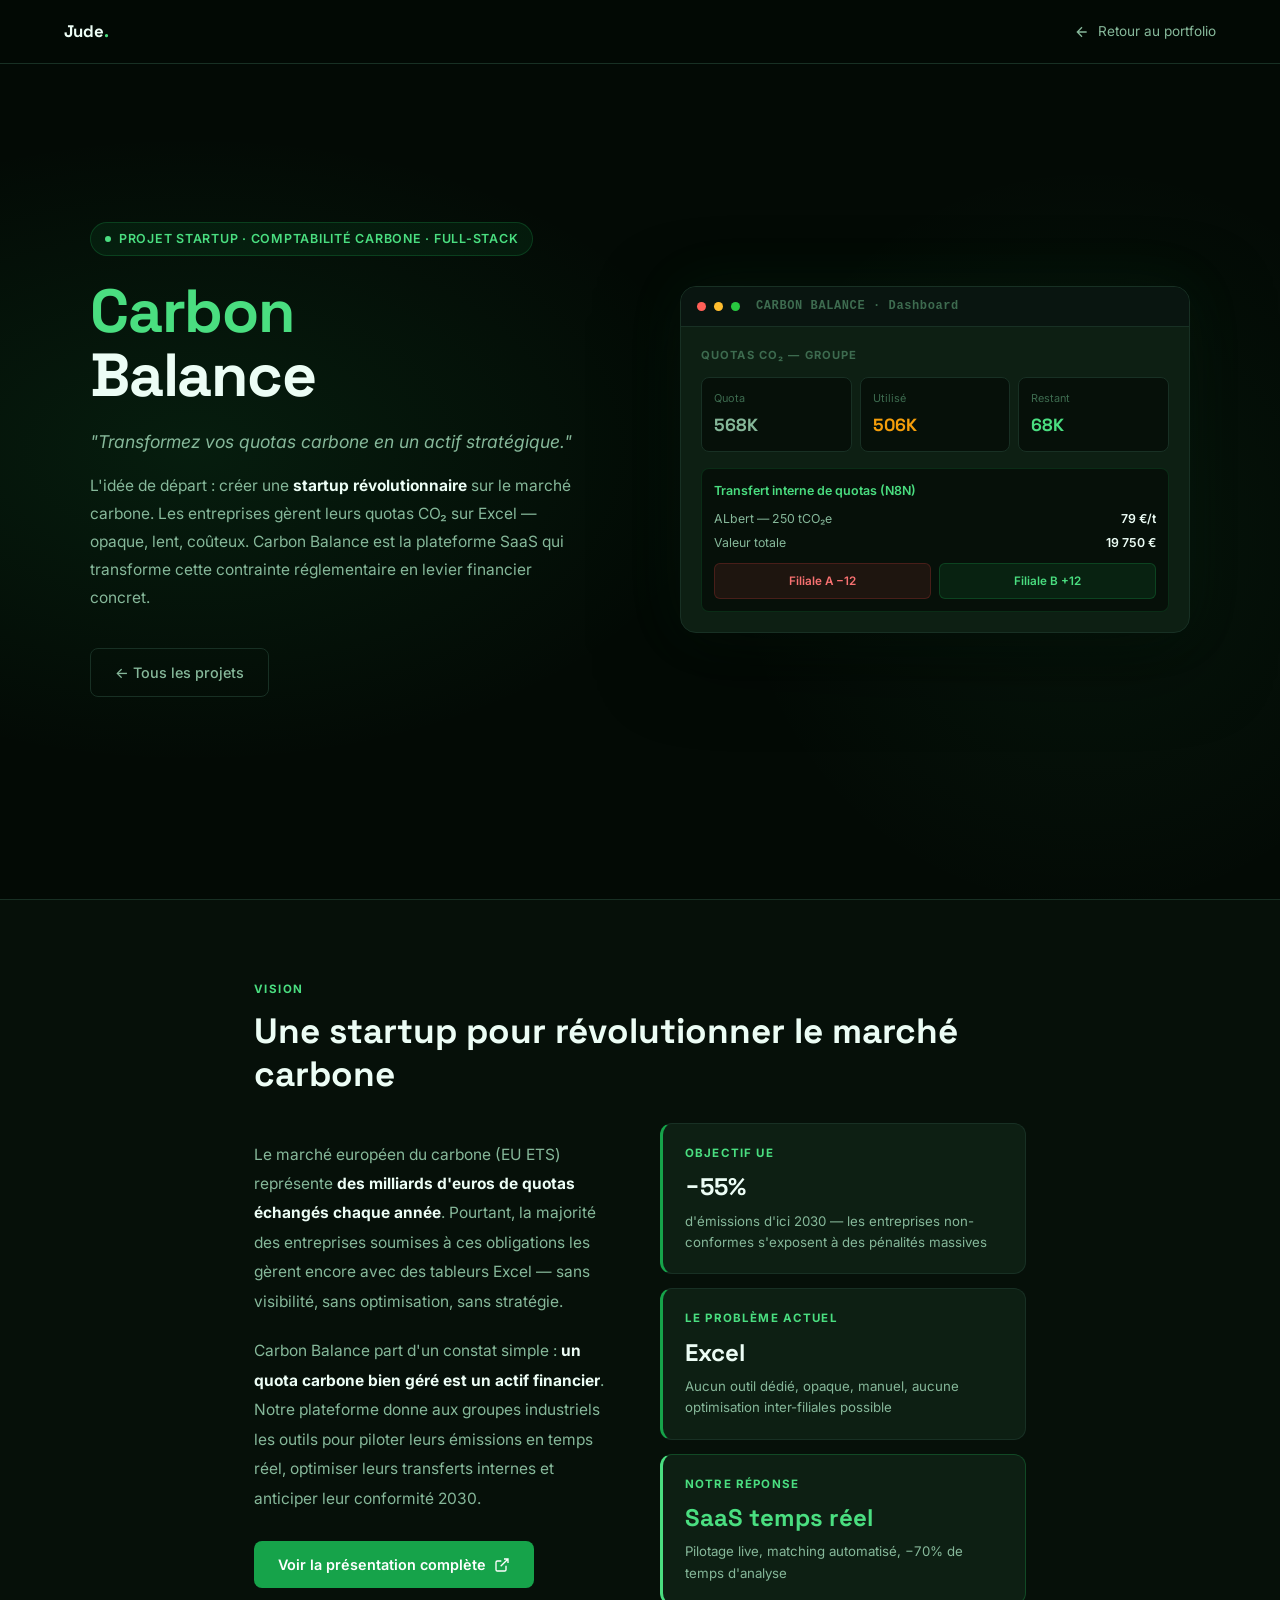
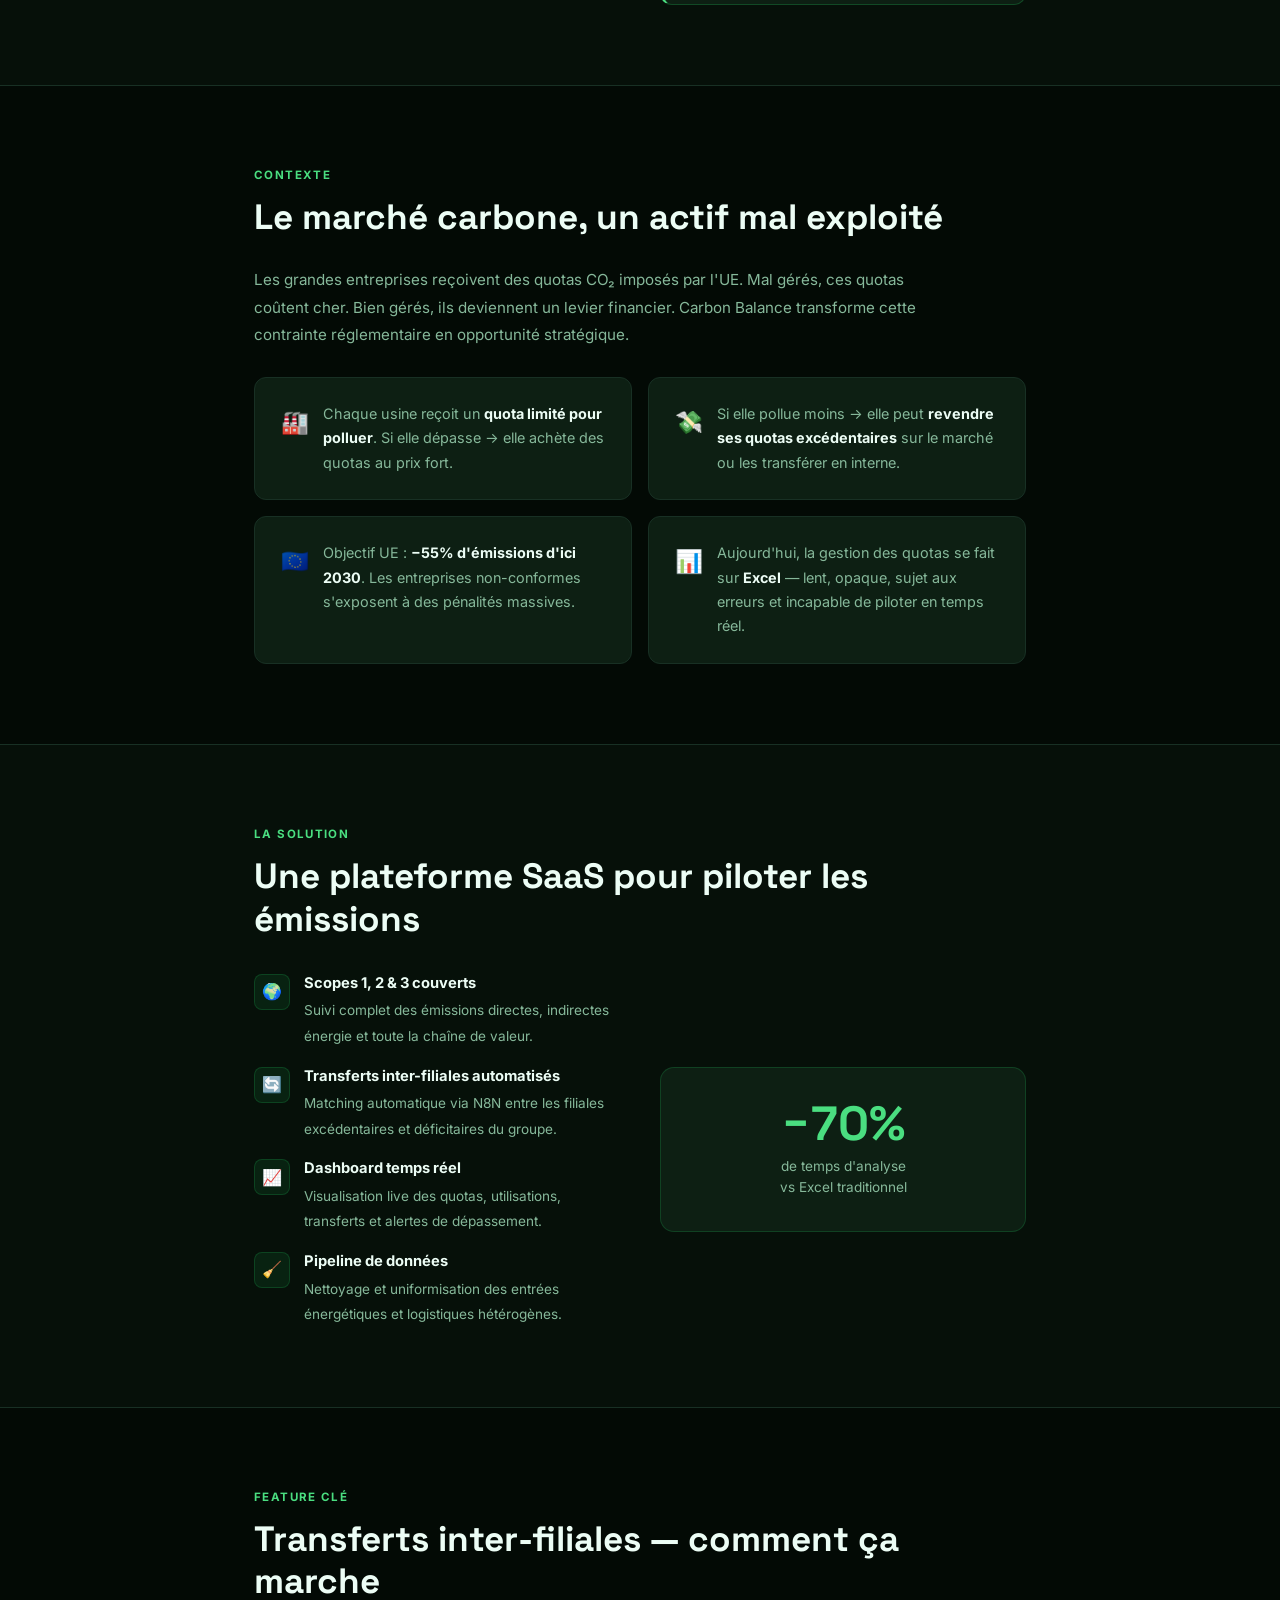
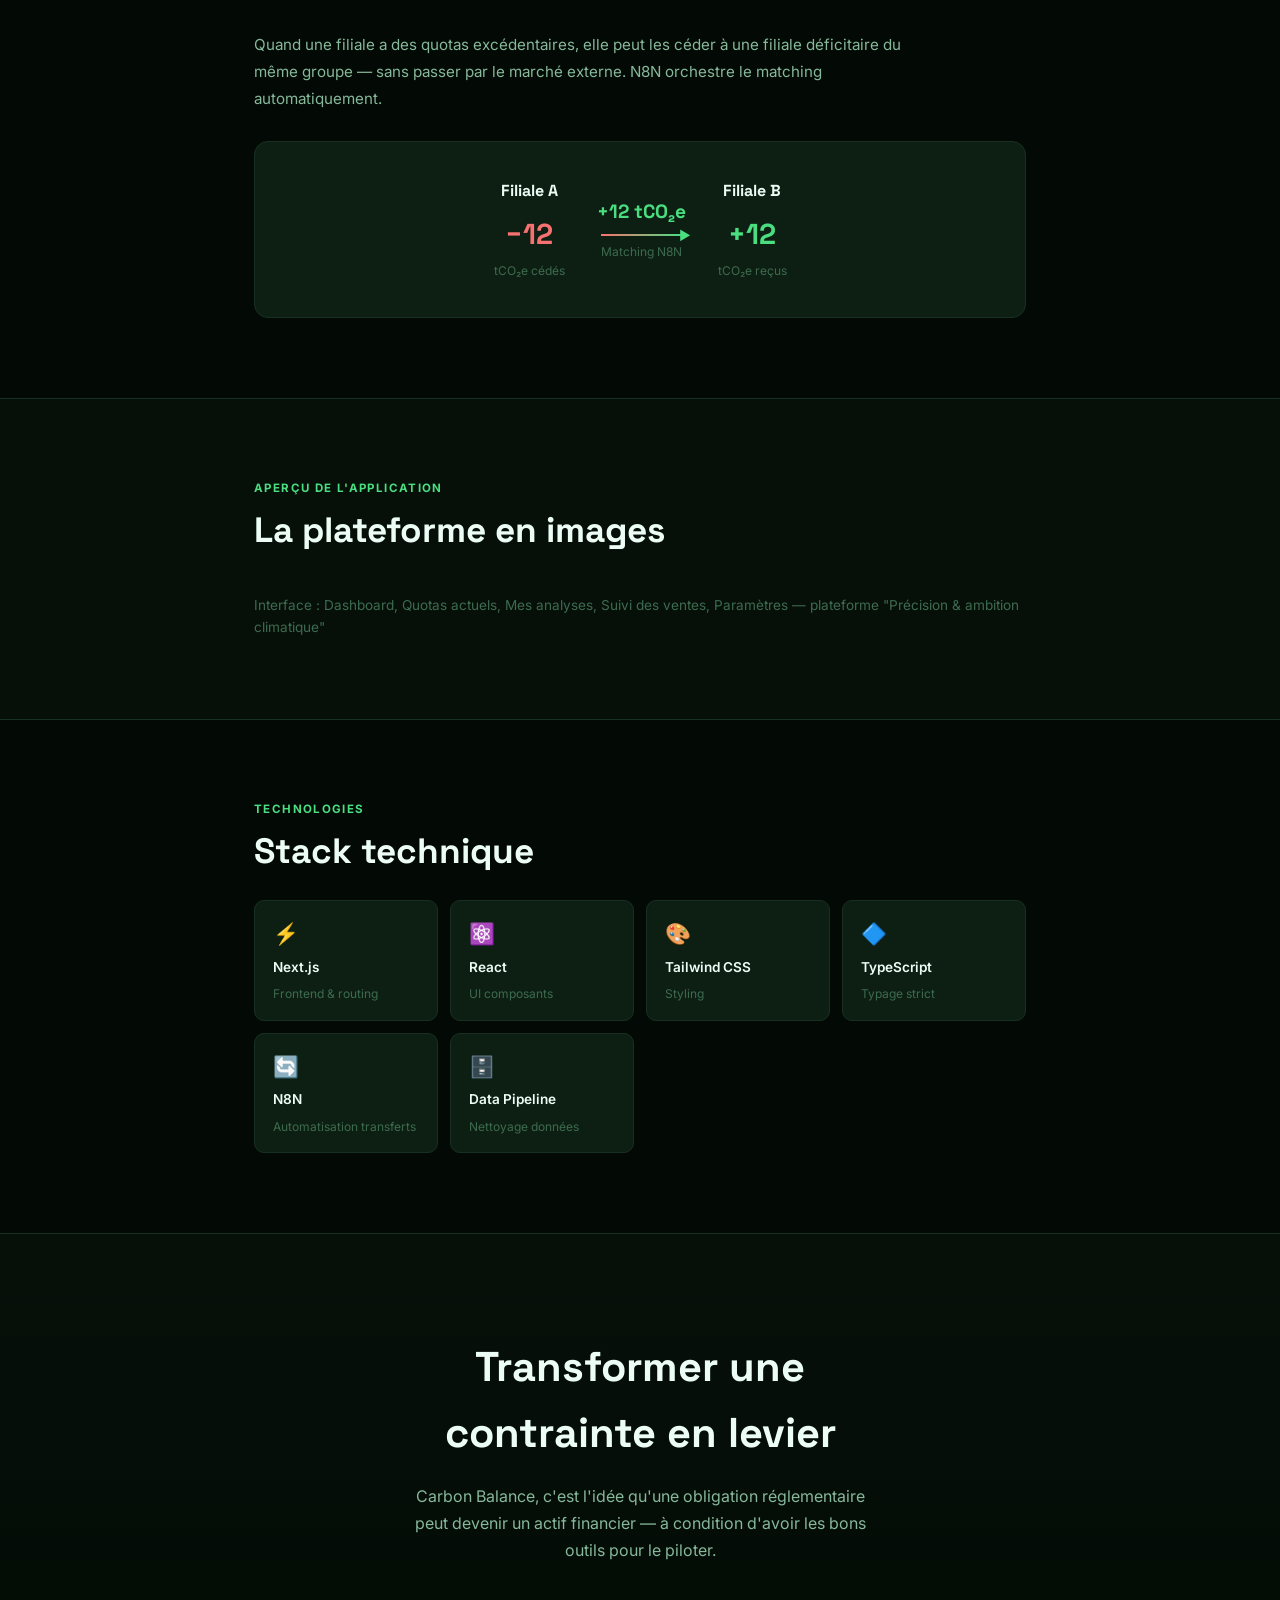
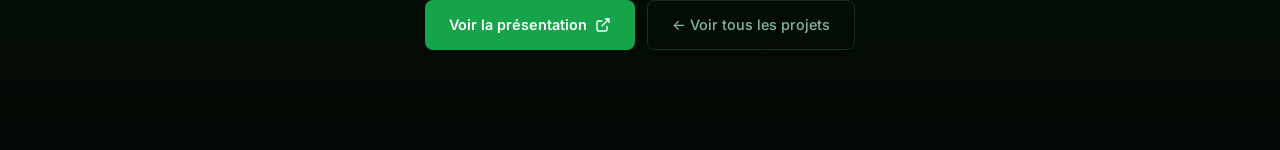
==== carbon-balance.html @ 95346bb7 "fix: update Canva links from /edit to /view Co-Authored-By: Claude Opus 4.6 <noreply@anthropic.com>" ====
<!DOCTYPE html>
<html lang="fr">
<head>
  <meta charset="UTF-8" />
  <meta name="viewport" content="width=device-width, initial-scale=1.0" />
  <title>Carbon Balance · Jude Buyikana</title>
  <link rel="preconnect" href="https://fonts.googleapis.com" />
  <link rel="preconnect" href="https://fonts.gstatic.com" crossorigin />
  <link href="https://fonts.googleapis.com/css2?family=Inter:wght@300;400;500;600;700;800&family=Space+Grotesk:wght@400;500;600;700&display=swap" rel="stylesheet" />
  <style>
    *, *::before, *::after { box-sizing: border-box; margin: 0; padding: 0; }

    :root {
      --bg:      #030a05;
      --bg2:     #061009;
      --bg3:     #091510;
      --card:    #0d1f13;
      --border:  #183024;
      --green:   #22c55e;
      --green2:  #4ade80;
      --green3:  #16a34a;
      --text:    #ecfdf5;
      --text2:   #86b89a;
      --text3:   #3d6b4f;
      --font:    'Inter', sans-serif;
      --font2:   'Space Grotesk', sans-serif;
    }

    html { scroll-behavior: smooth; }
    body { background: var(--bg); color: var(--text); font-family: var(--font); line-height: 1.6; overflow-x: hidden; }
    a { color: inherit; text-decoration: none; }
    ::-webkit-scrollbar { width: 6px; }
    ::-webkit-scrollbar-track { background: var(--bg); }
    ::-webkit-scrollbar-thumb { background: var(--border); border-radius: 3px; }

    /* ====== NAV ====== */
    nav {
      position: fixed; top: 0; left: 0; right: 0; z-index: 100;
      padding: 0 5%; height: 64px;
      display: flex; align-items: center; justify-content: space-between;
      background: rgba(3,10,5,0.92); backdrop-filter: blur(16px);
      border-bottom: 1px solid var(--border);
    }
    .nav-logo { font-family: var(--font2); font-size: 1.05rem; font-weight: 700; }
    .nav-logo span { color: var(--green2); }
    .nav-back { display: flex; align-items: center; gap: 8px; font-size: 0.85rem; color: var(--text2); transition: color 0.2s; }
    .nav-back:hover { color: var(--text); }

    /* ====== HERO ====== */
    #hero {
      min-height: 100vh;
      display: flex; align-items: center;
      padding: 100px 5% 80px;
      position: relative; overflow: hidden;
    }
    #hero::before {
      content: '';
      position: absolute; inset: 0;
      background:
        radial-gradient(ellipse 60% 50% at 15% 50%, rgba(34,197,94,0.10) 0%, transparent 70%),
        radial-gradient(ellipse 40% 60% at 85% 60%, rgba(74,222,128,0.06) 0%, transparent 70%);
      pointer-events: none;
    }
    .hero-inner {
      max-width: 1100px; margin: 0 auto; width: 100%;
      display: grid; grid-template-columns: 1fr 1fr; gap: 80px; align-items: center;
    }
    .hero-kicker {
      display: inline-flex; align-items: center; gap: 8px;
      background: rgba(34,197,94,0.08); border: 1px solid rgba(34,197,94,0.2);
      border-radius: 100px; padding: 6px 14px;
      font-size: 0.78rem; font-weight: 600; letter-spacing: 0.06em;
      color: var(--green2); text-transform: uppercase; margin-bottom: 24px;
    }
    .hero-kicker::before {
      content: ''; width: 6px; height: 6px; border-radius: 50%;
      background: var(--green2);
      animation: pulse-green 2s ease-in-out infinite;
    }
    @keyframes pulse-green {
      0%, 100% { opacity: 1; transform: scale(1); }
      50% { opacity: 0.3; transform: scale(0.6); }
    }
    .hero-title {
      font-family: var(--font2); font-size: clamp(2.4rem, 5vw, 3.8rem);
      font-weight: 800; line-height: 1.05; margin-bottom: 20px; letter-spacing: -0.02em;
    }
    .hero-title .highlight { color: var(--green2); }
    .hero-tagline {
      font-size: 1.1rem; font-style: italic; color: var(--text2);
      margin-bottom: 16px; font-weight: 400;
    }
    .hero-desc {
      font-size: 0.97rem; color: var(--text2); line-height: 1.8;
      max-width: 500px; margin-bottom: 36px;
    }
    .hero-actions { display: flex; gap: 12px; flex-wrap: wrap; }
    .btn-primary {
      display: inline-flex; align-items: center; gap: 8px;
      background: var(--green3); color: #fff;
      padding: 12px 24px; border-radius: 8px;
      font-size: 0.9rem; font-weight: 600;
      transition: background 0.2s, transform 0.15s;
    }
    .btn-primary:hover { background: var(--green); transform: translateY(-2px); }
    .btn-secondary {
      display: inline-flex; align-items: center; gap: 8px;
      background: transparent; border: 1px solid var(--border);
      color: var(--text2); padding: 12px 24px; border-radius: 8px;
      font-size: 0.9rem; font-weight: 500; transition: border-color 0.2s, color 0.2s;
    }
    .btn-secondary:hover { border-color: var(--green3); color: var(--text); }

    /* ====== HERO APP MOCKUP ====== */
    .hero-visual {
      position: relative;
    }
    .app-mockup {
      background: var(--card); border: 1px solid var(--border);
      border-radius: 16px; overflow: hidden;
      box-shadow: 0 24px 80px rgba(0,0,0,0.5), 0 0 60px rgba(34,197,94,0.08);
    }
    .mockup-topbar {
      background: var(--bg3); border-bottom: 1px solid var(--border);
      padding: 10px 16px; display: flex; align-items: center; gap: 8px;
    }
    .mockup-dot { width: 9px; height: 9px; border-radius: 50%; }
    .mockup-title {
      margin-left: 8px; font-size: 0.75rem; color: var(--text3);
      font-family: monospace; font-weight: 600; letter-spacing: 0.05em;
    }
    .mockup-body { padding: 20px; }
    .mockup-label {
      font-size: 0.7rem; font-weight: 700; letter-spacing: 0.1em;
      text-transform: uppercase; color: var(--text3); margin-bottom: 12px;
    }
    .mockup-stats {
      display: grid; grid-template-columns: repeat(3, 1fr); gap: 8px; margin-bottom: 16px;
    }
    .mockup-stat {
      background: var(--bg2); border: 1px solid var(--border);
      border-radius: 8px; padding: 12px;
    }
    .mockup-stat-label { font-size: 0.68rem; color: var(--text3); margin-bottom: 4px; }
    .mockup-stat-val { font-family: var(--font2); font-size: 1.1rem; font-weight: 700; }
    .mockup-stat-val.quota { color: var(--text2); }
    .mockup-stat-val.used { color: #f59e0b; }
    .mockup-stat-val.rest { color: var(--green2); }
    .mockup-transfer {
      background: var(--bg2); border: 1px solid rgba(34,197,94,0.15);
      border-radius: 8px; padding: 12px; font-size: 0.8rem;
    }
    .mockup-transfer-title { color: var(--green2); font-weight: 600; margin-bottom: 8px; font-size: 0.78rem; }
    .mockup-transfer-row {
      display: flex; justify-content: space-between;
      color: var(--text2); margin-bottom: 4px; font-size: 0.77rem;
    }
    .mockup-transfer-row span:last-child { color: var(--text); font-weight: 600; }
    .mockup-filiales {
      display: flex; gap: 8px; margin-top: 10px;
    }
    .filiale-chip {
      flex: 1; padding: 8px 10px; border-radius: 6px;
      font-size: 0.73rem; font-weight: 600; text-align: center;
    }
    .filiale-chip.neg { background: rgba(239,68,68,0.1); border: 1px solid rgba(239,68,68,0.2); color: #f87171; }
    .filiale-chip.pos { background: rgba(34,197,94,0.1); border: 1px solid rgba(34,197,94,0.2); color: var(--green2); }

    /* ====== CONTAINER ====== */
    .container { max-width: 900px; margin: 0 auto; padding: 0 5%; }

    /* ====== SECTIONS ====== */
    section { padding: 80px 0; border-bottom: 1px solid var(--border); }
    section:last-of-type { border-bottom: none; }
    .section-label {
      font-size: 0.72rem; font-weight: 700; letter-spacing: 0.12em;
      text-transform: uppercase; color: var(--green2); margin-bottom: 12px;
    }
    .section-title {
      font-family: var(--font2); font-size: clamp(1.6rem, 3vw, 2.2rem);
      font-weight: 700; line-height: 1.2; margin-bottom: 28px;
    }

    /* ====== PROBLEME ====== */
    .problem-grid {
      display: grid; grid-template-columns: 1fr 1fr; gap: 16px; margin-top: 28px;
    }
    .problem-card {
      background: var(--card); border: 1px solid var(--border);
      border-radius: 12px; padding: 24px 26px;
      display: flex; gap: 14px; align-items: flex-start;
    }
    .problem-icon { font-size: 1.4rem; flex-shrink: 0; margin-top: 2px; }
    .problem-text { font-size: 0.9rem; color: var(--text2); line-height: 1.7; }
    .problem-text strong { color: var(--text); }

    /* ====== SOLUTION ====== */
    .solution-row {
      display: grid; grid-template-columns: 1fr 1fr; gap: 40px;
      align-items: center; margin-top: 32px;
    }
    .solution-points { display: flex; flex-direction: column; gap: 16px; }
    .solution-point {
      display: flex; gap: 14px; align-items: flex-start;
    }
    .solution-point-icon {
      width: 36px; height: 36px; flex-shrink: 0;
      background: rgba(34,197,94,0.1); border: 1px solid rgba(34,197,94,0.2);
      border-radius: 8px; display: flex; align-items: center; justify-content: center;
      font-size: 1rem; margin-top: 2px;
    }
    .solution-point-text strong { color: var(--text); font-size: 0.92rem; display: block; margin-bottom: 2px; }
    .solution-point-text span { font-size: 0.85rem; color: var(--text2); line-height: 1.6; }

    .metric-highlight {
      background: var(--card); border: 1px solid rgba(34,197,94,0.2);
      border-radius: 14px; padding: 32px; text-align: center;
    }
    .metric-big {
      font-family: var(--font2); font-size: 3rem; font-weight: 800;
      color: var(--green2); line-height: 1; margin-bottom: 8px;
    }
    .metric-desc { font-size: 0.85rem; color: var(--text2); line-height: 1.6; }

    /* ====== TRANSFERTS SCHEMA ====== */
    .transfert-schema {
      background: var(--card); border: 1px solid var(--border);
      border-radius: 14px; padding: 36px; margin-top: 28px;
      display: flex; align-items: center; justify-content: center; gap: 32px;
    }
    .filiale-box {
      text-align: center;
    }
    .filiale-name {
      font-family: var(--font2); font-size: 1rem; font-weight: 700;
      margin-bottom: 8px; color: var(--text);
    }
    .filiale-val {
      font-family: var(--font2); font-size: 1.8rem; font-weight: 800;
    }
    .filiale-val.neg { color: #f87171; }
    .filiale-val.pos { color: var(--green2); }
    .filiale-sub { font-size: 0.75rem; color: var(--text3); margin-top: 4px; }
    .arrow-col { display: flex; flex-direction: column; align-items: center; gap: 6px; }
    .arrow-label {
      font-family: var(--font2); font-size: 1.2rem; font-weight: 700;
      color: var(--green2);
    }
    .arrow-sub { font-size: 0.75rem; color: var(--text3); }
    .arrow-line {
      width: 80px; height: 2px; background: linear-gradient(to right, #f87171, var(--green2));
      position: relative;
    }
    .arrow-line::after {
      content: '▶'; position: absolute; right: -10px; top: -8px;
      color: var(--green2); font-size: 0.8rem;
    }

    /* ====== STACK ====== */
    .stack-grid {
      display: grid; grid-template-columns: repeat(auto-fill, minmax(150px, 1fr));
      gap: 12px; margin-top: 28px;
    }
    .stack-chip {
      background: var(--card); border: 1px solid var(--border);
      border-radius: 10px; padding: 16px 18px;
      display: flex; flex-direction: column; gap: 6px;
      transition: border-color 0.2s;
    }
    .stack-chip:hover { border-color: var(--green3); }
    .stack-chip-icon { font-size: 1.3rem; }
    .stack-chip-name { font-size: 0.85rem; font-weight: 600; color: var(--text); }
    .stack-chip-role { font-size: 0.75rem; color: var(--text3); }

    /* ====== SCREENSHOTS ====== */
    .screenshots-grid {
      display: grid; grid-template-columns: 1fr 1fr; gap: 16px; margin-top: 28px;
    }
    .screenshot-item {
      border-radius: 12px; overflow: hidden;
      border: 1px solid var(--border);
      box-shadow: 0 4px 24px rgba(0,0,0,0.4);
      cursor: zoom-in; transition: transform 0.2s, box-shadow 0.2s;
    }
    .screenshot-item:hover { transform: translateY(-4px); box-shadow: 0 12px 40px rgba(34,197,94,0.12); }
    .screenshot-item img { width: 100%; display: block; }
    .screenshot-item.full { grid-column: 1 / -1; }

    /* ====== LIGHTBOX ====== */
    #lightbox {
      display: none; position: fixed; inset: 0; z-index: 999;
      background: rgba(0,0,0,0.92); align-items: center; justify-content: center;
    }
    #lightbox.open { display: flex; }
    #lightbox img { max-width: 92vw; max-height: 88vh; border-radius: 10px; }
    #lightbox-close {
      position: fixed; top: 20px; right: 28px;
      font-size: 2rem; color: #fff; cursor: pointer; opacity: 0.6;
      transition: opacity 0.2s;
    }
    #lightbox-close:hover { opacity: 1; }

    /* ====== CTA ====== */
    #cta {
      padding: 100px 0; text-align: center;
      background: linear-gradient(to bottom, var(--bg2), var(--bg));
    }
    #cta .container { max-width: 600px; }
    .cta-title {
      font-family: var(--font2); font-size: clamp(1.8rem, 4vw, 2.6rem);
      font-weight: 700; margin-bottom: 16px;
    }
    .cta-sub { font-size: 1rem; color: var(--text2); margin-bottom: 36px; line-height: 1.7; }
    .cta-buttons { display: flex; gap: 12px; justify-content: center; flex-wrap: wrap; }

    /* ====== FADE-IN ====== */
    .fade-in { opacity: 0; transform: translateY(20px); transition: opacity 0.6s ease, transform 0.6s ease; }
    .fade-in.visible { opacity: 1; transform: translateY(0); }

    /* ====== RESPONSIVE ====== */
    @media (max-width: 860px) {
      .hero-inner { grid-template-columns: 1fr; gap: 48px; }
      .problem-grid { grid-template-columns: 1fr; }
      .solution-row { grid-template-columns: 1fr; }
      .screenshots-grid { grid-template-columns: 1fr; }
      .screenshot-item.full { grid-column: 1; }
      .transfert-schema { flex-direction: column; gap: 16px; }
      .arrow-line { width: 2px; height: 40px; background: linear-gradient(to bottom, #f87171, var(--green2)); }
      .arrow-line::after { right: -8px; top: auto; bottom: -10px; content: '▼'; }
    }
    @media (max-width: 600px) {
      section { padding: 56px 0; }
      .stack-grid { grid-template-columns: repeat(2, 1fr); }
    }
  </style>
</head>
<body>

  <!-- NAV -->
  <nav>
    <div class="nav-logo">Jude<span>.</span></div>
    <a href="index.html" class="nav-back">
      <svg width="16" height="16" viewBox="0 0 24 24" fill="none" stroke="currentColor" stroke-width="2"><path d="M19 12H5M12 5l-7 7 7 7"/></svg>
      Retour au portfolio
    </a>
  </nav>

  <!-- HERO -->
  <section id="hero">
    <div class="hero-inner">
      <div class="hero-content">
        <div class="hero-kicker fade-in">Projet Startup · Comptabilité Carbone · Full-Stack</div>
        <h1 class="hero-title fade-in">
          <span class="highlight">Carbon</span><br/>Balance
        </h1>
        <p class="hero-tagline fade-in">"Transformez vos quotas carbone en un actif stratégique."</p>
        <p class="hero-desc fade-in">
          L'idée de départ : créer une <strong style="color:var(--text)">startup révolutionnaire</strong> sur le marché carbone. Les entreprises gèrent leurs quotas CO₂ sur Excel — opaque, lent, coûteux. Carbon Balance est la plateforme SaaS qui transforme cette contrainte réglementaire en levier financier concret.
        </p>
        <div class="hero-actions fade-in">
          <a href="index.html" class="btn-secondary">← Tous les projets</a>
        </div>
      </div>

      <!-- APP MOCKUP -->
      <div class="hero-visual fade-in">
        <div class="app-mockup">
          <div class="mockup-topbar">
            <div class="mockup-dot" style="background:#ff5f57;"></div>
            <div class="mockup-dot" style="background:#ffbd2e;"></div>
            <div class="mockup-dot" style="background:#28c840;"></div>
            <span class="mockup-title">CARBON BALANCE · Dashboard</span>
          </div>
          <div class="mockup-body">
            <div class="mockup-label">Quotas CO₂ — Groupe</div>
            <div class="mockup-stats">
              <div class="mockup-stat">
                <div class="mockup-stat-label">Quota</div>
                <div class="mockup-stat-val quota">568K</div>
              </div>
              <div class="mockup-stat">
                <div class="mockup-stat-label">Utilisé</div>
                <div class="mockup-stat-val used">506K</div>
              </div>
              <div class="mockup-stat">
                <div class="mockup-stat-label">Restant</div>
                <div class="mockup-stat-val rest">68K</div>
              </div>
            </div>
            <div class="mockup-transfer">
              <div class="mockup-transfer-title">Transfert interne de quotas (N8N)</div>
              <div class="mockup-transfer-row">
                <span>ALbert — 250 tCO₂e</span>
                <span>79 €/t</span>
              </div>
              <div class="mockup-transfer-row">
                <span>Valeur totale</span>
                <span>19 750 €</span>
              </div>
              <div class="mockup-filiales">
                <div class="filiale-chip neg">Filiale A  −12</div>
                <div class="filiale-chip pos">Filiale B  +12</div>
              </div>
            </div>
          </div>
        </div>
      </div>
    </div>
  </section>

  <!-- VISION STARTUP -->
  <section id="vision" style="background:var(--bg2);">
    <div class="container">
      <div class="section-label fade-in">Vision</div>
      <h2 class="section-title fade-in">Une startup pour révolutionner le marché carbone</h2>
      <div style="display:grid;grid-template-columns:1fr 1fr;gap:40px;align-items:center;" class="fade-in">
        <div>
          <p style="font-size:0.97rem;color:var(--text2);line-height:1.9;margin-bottom:20px;">
            Le marché européen du carbone (EU ETS) représente <strong style="color:var(--text)">des milliards d'euros de quotas échangés chaque année</strong>. Pourtant, la majorité des entreprises soumises à ces obligations les gèrent encore avec des tableurs Excel — sans visibilité, sans optimisation, sans stratégie.
          </p>
          <p style="font-size:0.97rem;color:var(--text2);line-height:1.9;margin-bottom:28px;">
            Carbon Balance part d'un constat simple : <strong style="color:var(--text)">un quota carbone bien géré est un actif financier</strong>. Notre plateforme donne aux groupes industriels les outils pour piloter leurs émissions en temps réel, optimiser leurs transferts internes et anticiper leur conformité 2030.
          </p>
          <a href="https://www.canva.com/design/DAG4q1S1IKs/4AwIKZ_u1WI1nWWnm4bhYQ/view" target="_blank" class="btn-primary" style="display:inline-flex;">
            Voir la présentation complète
            <svg width="16" height="16" viewBox="0 0 24 24" fill="none" stroke="currentColor" stroke-width="2"><path d="M18 13v6a2 2 0 01-2 2H5a2 2 0 01-2-2V8a2 2 0 012-2h6M15 3h6v6M10 14L21 3"/></svg>
          </a>
        </div>
        <div style="display:flex;flex-direction:column;gap:14px;">
          <div style="background:var(--card);border:1px solid var(--border);border-radius:12px;padding:20px 22px;border-left:3px solid var(--green3);">
            <div style="font-size:0.72rem;font-weight:700;letter-spacing:0.1em;text-transform:uppercase;color:var(--green2);margin-bottom:6px;">Objectif UE</div>
            <div style="font-family:var(--font2);font-size:1.5rem;font-weight:800;color:var(--text);margin-bottom:4px;">−55%</div>
            <div style="font-size:0.83rem;color:var(--text2);">d'émissions d'ici 2030 — les entreprises non-conformes s'exposent à des pénalités massives</div>
          </div>
          <div style="background:var(--card);border:1px solid var(--border);border-radius:12px;padding:20px 22px;border-left:3px solid var(--green3);">
            <div style="font-size:0.72rem;font-weight:700;letter-spacing:0.1em;text-transform:uppercase;color:var(--green2);margin-bottom:6px;">Le problème actuel</div>
            <div style="font-family:var(--font2);font-size:1.5rem;font-weight:800;color:var(--text);margin-bottom:4px;">Excel</div>
            <div style="font-size:0.83rem;color:var(--text2);">Aucun outil dédié, opaque, manuel, aucune optimisation inter-filiales possible</div>
          </div>
          <div style="background:var(--card);border:1px solid rgba(34,197,94,0.25);border-radius:12px;padding:20px 22px;border-left:3px solid var(--green2);">
            <div style="font-size:0.72rem;font-weight:700;letter-spacing:0.1em;text-transform:uppercase;color:var(--green2);margin-bottom:6px;">Notre réponse</div>
            <div style="font-family:var(--font2);font-size:1.5rem;font-weight:800;color:var(--green2);margin-bottom:4px;">SaaS temps réel</div>
            <div style="font-size:0.83rem;color:var(--text2);">Pilotage live, matching automatisé, −70% de temps d'analyse</div>
          </div>
        </div>
      </div>
    </div>
  </section>

  <!-- CONTEXTE / PROBLEME -->
  <section id="probleme">
    <div class="container">
      <div class="section-label fade-in">Contexte</div>
      <h2 class="section-title fade-in">Le marché carbone, un actif mal exploité</h2>
      <p class="fade-in" style="font-size:0.95rem;color:var(--text2);line-height:1.8;max-width:700px;margin-bottom:8px;">
        Les grandes entreprises reçoivent des quotas CO₂ imposés par l'UE. Mal gérés, ces quotas coûtent cher. Bien gérés, ils deviennent un levier financier. Carbon Balance transforme cette contrainte réglementaire en opportunité stratégique.
      </p>
      <div class="problem-grid fade-in">
        <div class="problem-card">
          <div class="problem-icon">🏭</div>
          <div class="problem-text">Chaque usine reçoit un <strong>quota limité pour polluer</strong>. Si elle dépasse → elle achète des quotas au prix fort.</div>
        </div>
        <div class="problem-card">
          <div class="problem-icon">💸</div>
          <div class="problem-text">Si elle pollue moins → elle peut <strong>revendre ses quotas excédentaires</strong> sur le marché ou les transférer en interne.</div>
        </div>
        <div class="problem-card">
          <div class="problem-icon">🇪🇺</div>
          <div class="problem-text">Objectif UE : <strong>−55% d'émissions d'ici 2030</strong>. Les entreprises non-conformes s'exposent à des pénalités massives.</div>
        </div>
        <div class="problem-card">
          <div class="problem-icon">📊</div>
          <div class="problem-text">Aujourd'hui, la gestion des quotas se fait sur <strong>Excel</strong> — lent, opaque, sujet aux erreurs et incapable de piloter en temps réel.</div>
        </div>
      </div>
    </div>
  </section>

  <!-- SOLUTION -->
  <section id="solution" style="background:var(--bg2);">
    <div class="container">
      <div class="section-label fade-in">La solution</div>
      <h2 class="section-title fade-in">Une plateforme SaaS pour piloter les émissions</h2>
      <div class="solution-row fade-in">
        <div class="solution-points">
          <div class="solution-point">
            <div class="solution-point-icon">🌍</div>
            <div class="solution-point-text">
              <strong>Scopes 1, 2 & 3 couverts</strong>
              <span>Suivi complet des émissions directes, indirectes énergie et toute la chaîne de valeur.</span>
            </div>
          </div>
          <div class="solution-point">
            <div class="solution-point-icon">🔄</div>
            <div class="solution-point-text">
              <strong>Transferts inter-filiales automatisés</strong>
              <span>Matching automatique via N8N entre les filiales excédentaires et déficitaires du groupe.</span>
            </div>
          </div>
          <div class="solution-point">
            <div class="solution-point-icon">📈</div>
            <div class="solution-point-text">
              <strong>Dashboard temps réel</strong>
              <span>Visualisation live des quotas, utilisations, transferts et alertes de dépassement.</span>
            </div>
          </div>
          <div class="solution-point">
            <div class="solution-point-icon">🧹</div>
            <div class="solution-point-text">
              <strong>Pipeline de données</strong>
              <span>Nettoyage et uniformisation des entrées énergétiques et logistiques hétérogènes.</span>
            </div>
          </div>
        </div>
        <div class="metric-highlight">
          <div class="metric-big">−70%</div>
          <div class="metric-desc">de temps d'analyse<br/>vs Excel traditionnel</div>
        </div>
      </div>
    </div>
  </section>

  <!-- TRANSFERTS SCHEMA -->
  <section id="transferts">
    <div class="container">
      <div class="section-label fade-in">Feature clé</div>
      <h2 class="section-title fade-in">Transferts inter-filiales — comment ça marche</h2>
      <p class="fade-in" style="font-size:0.95rem;color:var(--text2);line-height:1.8;max-width:680px;margin-bottom:28px;">
        Quand une filiale a des quotas excédentaires, elle peut les céder à une filiale déficitaire du même groupe — sans passer par le marché externe. N8N orchestre le matching automatiquement.
      </p>
      <div class="transfert-schema fade-in">
        <div class="filiale-box">
          <div class="filiale-name">Filiale A</div>
          <div class="filiale-val neg">−12</div>
          <div class="filiale-sub">tCO₂e cédés</div>
        </div>
        <div class="arrow-col">
          <div class="arrow-label">+12 tCO₂e</div>
          <div class="arrow-line"></div>
          <div class="arrow-sub">Matching N8N</div>
        </div>
        <div class="filiale-box">
          <div class="filiale-name">Filiale B</div>
          <div class="filiale-val pos">+12</div>
          <div class="filiale-sub">tCO₂e reçus</div>
        </div>
      </div>
    </div>
  </section>

  <!-- SCREENSHOTS -->
  <section id="screenshots" style="background:var(--bg2);">
    <div class="container">
      <div class="section-label fade-in">Aperçu de l'application</div>
      <h2 class="section-title fade-in">La plateforme en images</h2>
      <div class="screenshots-grid fade-in">
        <div class="screenshot-item full" onclick="openLightbox(this)">
          <img src="assets/carbon-app.png" alt="Carbon Balance — Suivi des ventes et transferts inter-filiales"
            onerror="this.parentElement.style.display='none'" />
        </div>
      </div>
      <p class="fade-in" style="font-size:0.85rem;color:var(--text3);margin-top:16px;">
        Interface : Dashboard, Quotas actuels, Mes analyses, Suivi des ventes, Paramètres — plateforme "Précision &amp; ambition climatique"
      </p>
    </div>
  </section>

  <!-- STACK -->
  <section id="stack">
    <div class="container">
      <div class="section-label fade-in">Technologies</div>
      <h2 class="section-title fade-in">Stack technique</h2>
      <div class="stack-grid fade-in">
        <div class="stack-chip">
          <div class="stack-chip-icon">⚡</div>
          <div class="stack-chip-name">Next.js</div>
          <div class="stack-chip-role">Frontend & routing</div>
        </div>
        <div class="stack-chip">
          <div class="stack-chip-icon">⚛️</div>
          <div class="stack-chip-name">React</div>
          <div class="stack-chip-role">UI composants</div>
        </div>
        <div class="stack-chip">
          <div class="stack-chip-icon">🎨</div>
          <div class="stack-chip-name">Tailwind CSS</div>
          <div class="stack-chip-role">Styling</div>
        </div>
        <div class="stack-chip">
          <div class="stack-chip-icon">🔷</div>
          <div class="stack-chip-name">TypeScript</div>
          <div class="stack-chip-role">Typage strict</div>
        </div>
        <div class="stack-chip">
          <div class="stack-chip-icon">🔄</div>
          <div class="stack-chip-name">N8N</div>
          <div class="stack-chip-role">Automatisation transferts</div>
        </div>
        <div class="stack-chip">
          <div class="stack-chip-icon">🗄️</div>
          <div class="stack-chip-name">Data Pipeline</div>
          <div class="stack-chip-role">Nettoyage données</div>
        </div>
      </div>
    </div>
  </section>

  <!-- CTA -->
  <section id="cta">
    <div class="container">
      <h2 class="cta-title fade-in">Transformer une contrainte en levier</h2>
      <p class="cta-sub fade-in">
        Carbon Balance, c'est l'idée qu'une obligation réglementaire peut devenir un actif financier — à condition d'avoir les bons outils pour le piloter.
      </p>
      <div class="cta-buttons fade-in">
        <a href="https://www.canva.com/design/DAG4q1S1IKs/4AwIKZ_u1WI1nWWnm4bhYQ/view" target="_blank" class="btn-primary">
          Voir la présentation
          <svg width="16" height="16" viewBox="0 0 24 24" fill="none" stroke="currentColor" stroke-width="2"><path d="M18 13v6a2 2 0 01-2 2H5a2 2 0 01-2-2V8a2 2 0 012-2h6M15 3h6v6M10 14L21 3"/></svg>
        </a>
        <a href="index.html" class="btn-secondary">← Voir tous les projets</a>
      </div>
    </div>
  </section>

  <!-- LIGHTBOX -->
  <div id="lightbox">
    <span id="lightbox-close" onclick="closeLightbox()">×</span>
    <img id="lightbox-img" src="" alt="" />
  </div>

  <script>
    // Fade-in
    const observer = new IntersectionObserver(
      (entries) => entries.forEach(e => { if (e.isIntersecting) e.target.classList.add('visible'); }),
      { threshold: 0.1 }
    );
    document.querySelectorAll('.fade-in').forEach(el => observer.observe(el));

    // Lightbox
    function openLightbox(el) {
      const img = el.querySelector('img');
      document.getElementById('lightbox-img').src = img.src;
      document.getElementById('lightbox-img').alt = img.alt;
      document.getElementById('lightbox').classList.add('open');
      document.body.style.overflow = 'hidden';
    }
    function closeLightbox() {
      document.getElementById('lightbox').classList.remove('open');
      document.body.style.overflow = '';
    }
    document.getElementById('lightbox').addEventListener('click', function(e) {
      if (e.target === this) closeLightbox();
    });
    document.addEventListener('keydown', e => { if (e.key === 'Escape') closeLightbox(); });
  </script>
</body>
</html>
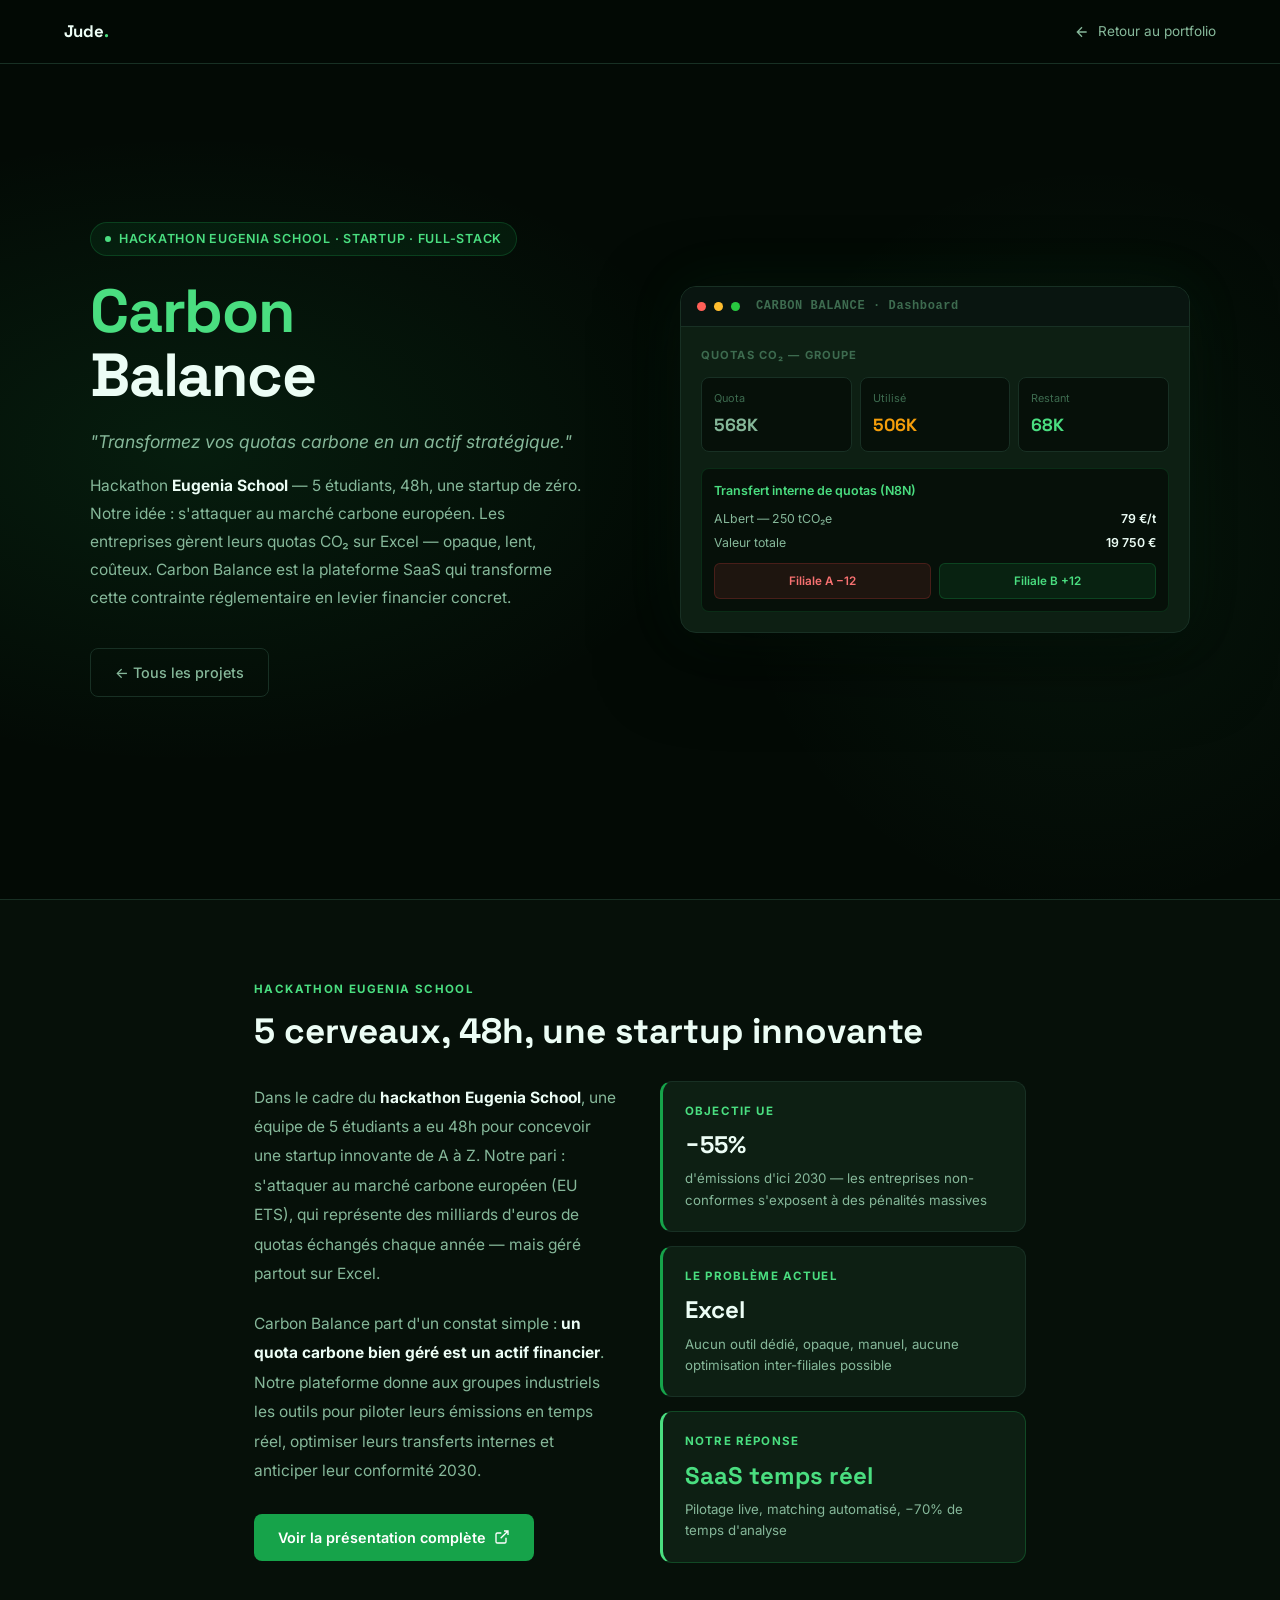
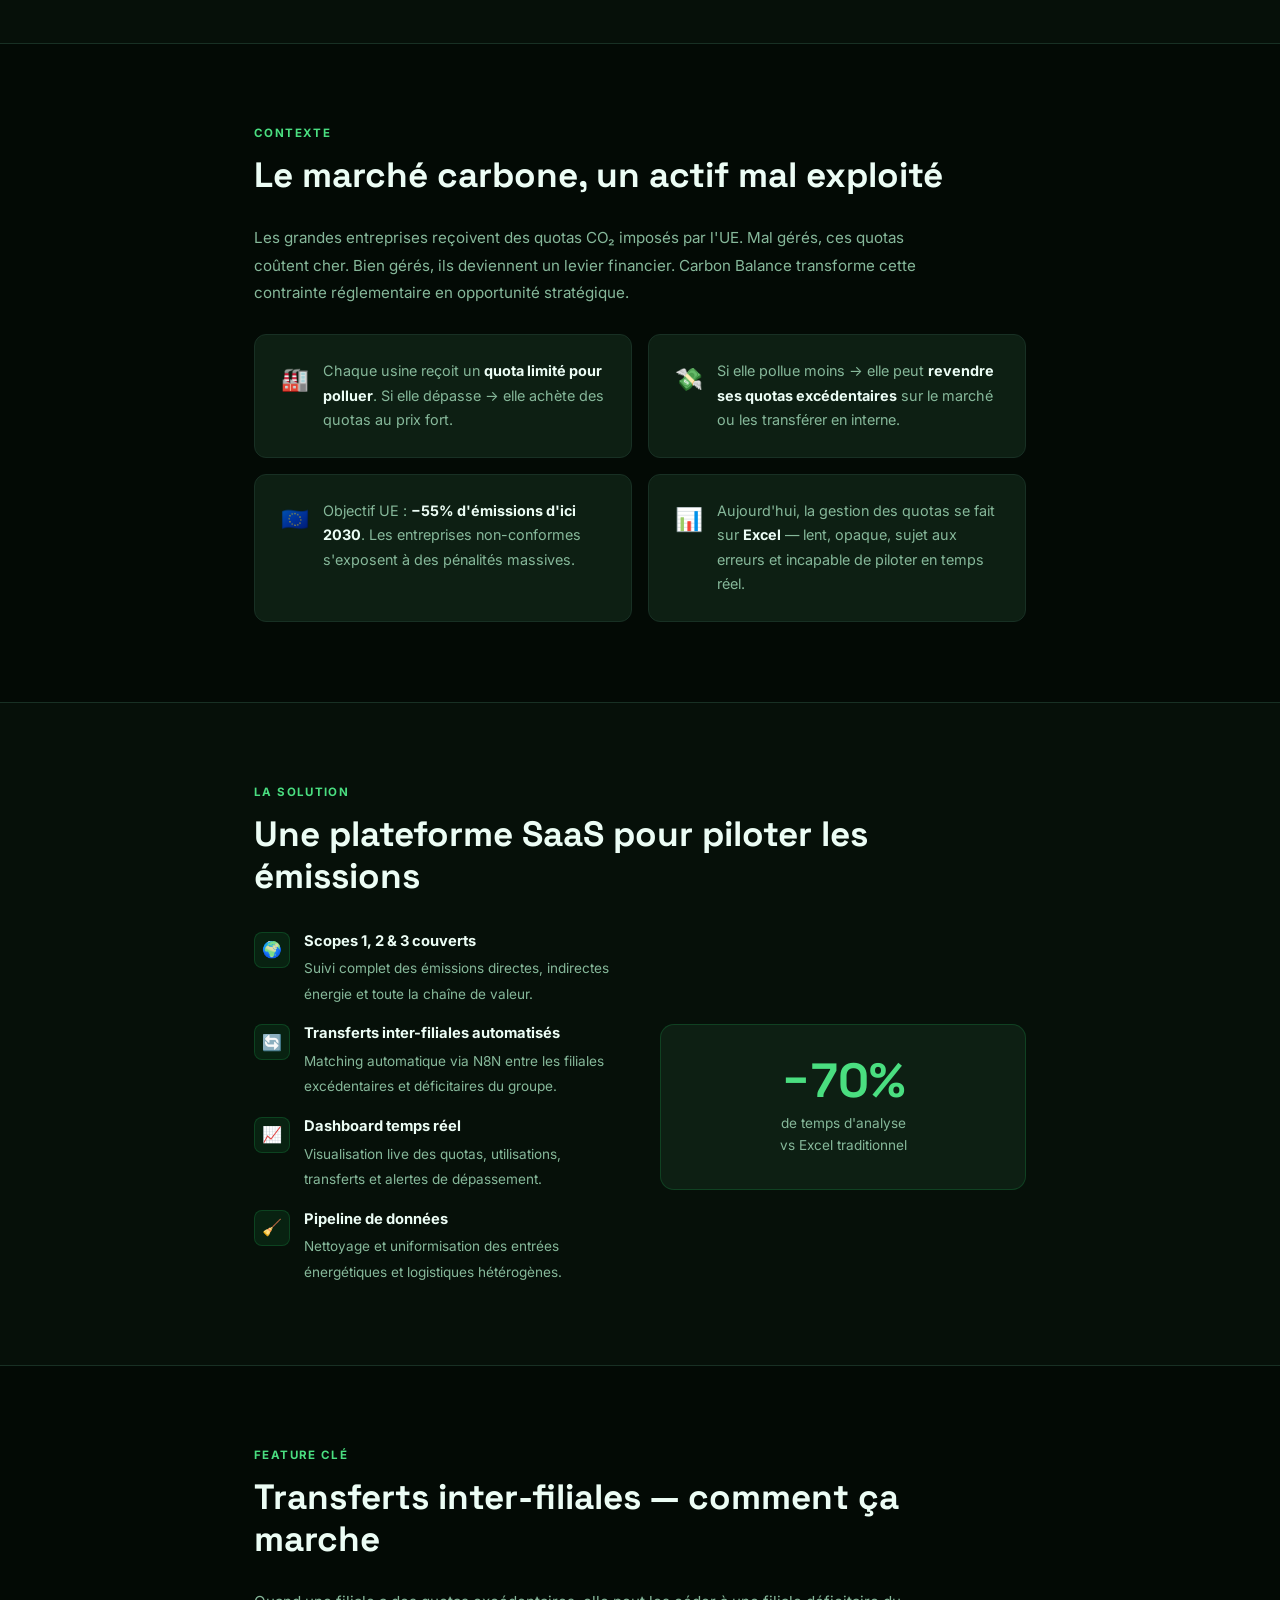
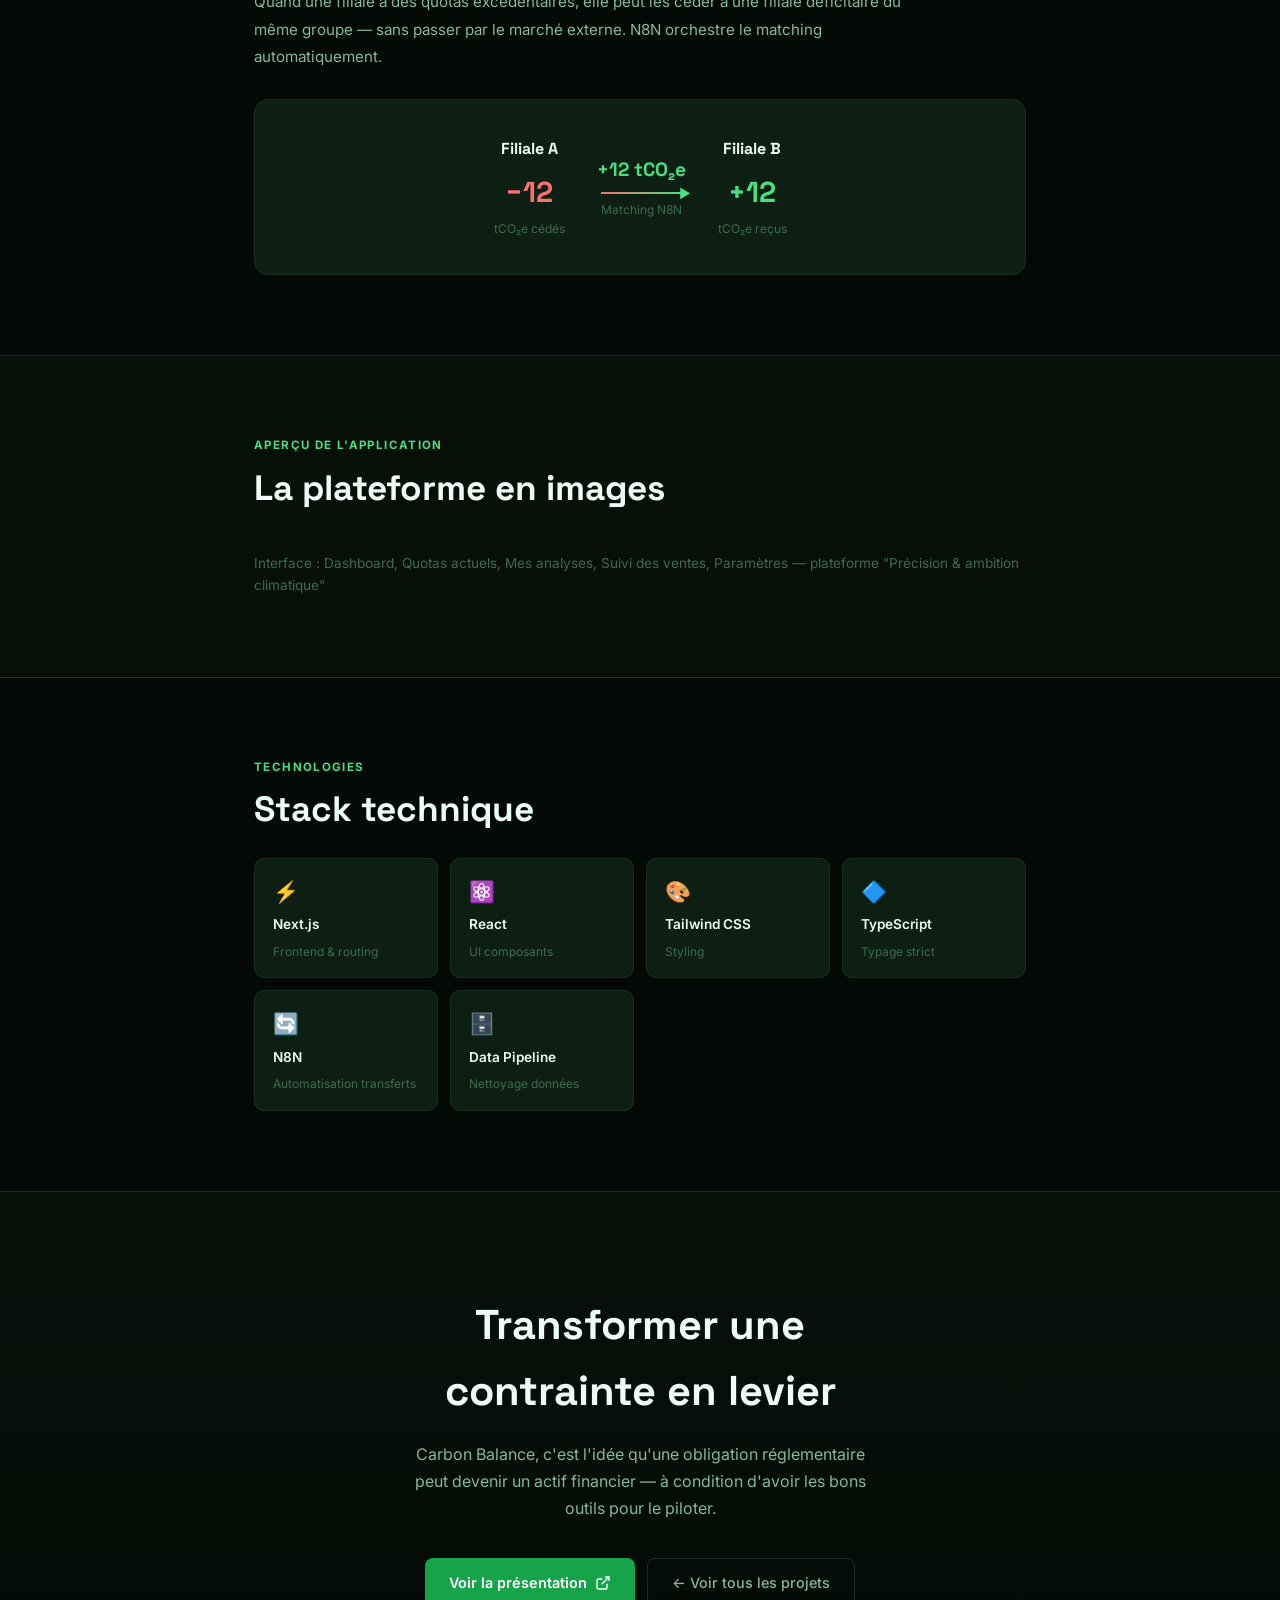
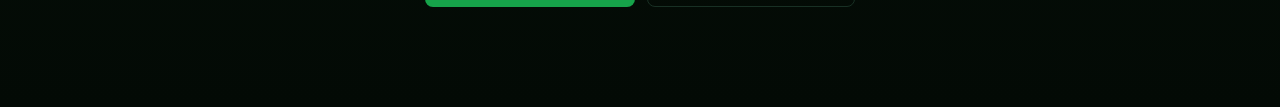
==== commit ef092102: "feat: rename Carbon Balance with Hackathon Eugenia School context - Page title, hero kicker, hero de" ====
--- a/carbon-balance.html
+++ b/carbon-balance.html
@@ -3,7 +3,7 @@
 <head>
   <meta charset="UTF-8" />
   <meta name="viewport" content="width=device-width, initial-scale=1.0" />
-  <title>Carbon Balance · Jude Buyikana</title>
+  <title>Carbon Balance — Hackathon Eugenia School · Jude Buyikana</title>
   <link rel="preconnect" href="https://fonts.googleapis.com" />
   <link rel="preconnect" href="https://fonts.gstatic.com" crossorigin />
   <link href="https://fonts.googleapis.com/css2?family=Inter:wght@300;400;500;600;700;800&family=Space+Grotesk:wght@400;500;600;700&display=swap" rel="stylesheet" />
@@ -349,13 +349,13 @@
   <section id="hero">
     <div class="hero-inner">
       <div class="hero-content">
-        <div class="hero-kicker fade-in">Projet Startup · Comptabilité Carbone · Full-Stack</div>
+        <div class="hero-kicker fade-in">Hackathon Eugenia School · Startup · Full-Stack</div>
         <h1 class="hero-title fade-in">
           <span class="highlight">Carbon</span><br/>Balance
         </h1>
         <p class="hero-tagline fade-in">"Transformez vos quotas carbone en un actif stratégique."</p>
         <p class="hero-desc fade-in">
-          L'idée de départ : créer une <strong style="color:var(--text)">startup révolutionnaire</strong> sur le marché carbone. Les entreprises gèrent leurs quotas CO₂ sur Excel — opaque, lent, coûteux. Carbon Balance est la plateforme SaaS qui transforme cette contrainte réglementaire en levier financier concret.
+          Hackathon <strong style="color:var(--text)">Eugenia School</strong> — 5 étudiants, 48h, une startup de zéro. Notre idée : s'attaquer au marché carbone européen. Les entreprises gèrent leurs quotas CO₂ sur Excel — opaque, lent, coûteux. Carbon Balance est la plateforme SaaS qui transforme cette contrainte réglementaire en levier financier concret.
         </p>
         <div class="hero-actions fade-in">
           <a href="index.html" class="btn-secondary">← Tous les projets</a>
@@ -411,12 +411,12 @@
   <!-- VISION STARTUP -->
   <section id="vision" style="background:var(--bg2);">
     <div class="container">
-      <div class="section-label fade-in">Vision</div>
-      <h2 class="section-title fade-in">Une startup pour révolutionner le marché carbone</h2>
-      <div style="display:grid;grid-template-columns:1fr 1fr;gap:40px;align-items:center;" class="fade-in">
+      <div class="section-label fade-in">Hackathon Eugenia School</div>
+      <h2 class="section-title fade-in">5 cerveaux, 48h, une startup innovante</h2>
+      <div style="display:grid;grid-template-columns:1fr 1fr;gap:40px;align-items:center;">
         <div>
           <p style="font-size:0.97rem;color:var(--text2);line-height:1.9;margin-bottom:20px;">
-            Le marché européen du carbone (EU ETS) représente <strong style="color:var(--text)">des milliards d'euros de quotas échangés chaque année</strong>. Pourtant, la majorité des entreprises soumises à ces obligations les gèrent encore avec des tableurs Excel — sans visibilité, sans optimisation, sans stratégie.
+            Dans le cadre du <strong style="color:var(--text)">hackathon Eugenia School</strong>, une équipe de 5 étudiants a eu 48h pour concevoir une startup innovante de A à Z. Notre pari : s'attaquer au marché carbone européen (EU ETS), qui représente des milliards d'euros de quotas échangés chaque année — mais géré partout sur Excel.
           </p>
           <p style="font-size:0.97rem;color:var(--text2);line-height:1.9;margin-bottom:28px;">
             Carbon Balance part d'un constat simple : <strong style="color:var(--text)">un quota carbone bien géré est un actif financier</strong>. Notre plateforme donne aux groupes industriels les outils pour piloter leurs émissions en temps réel, optimiser leurs transferts internes et anticiper leur conformité 2030.
@@ -608,11 +608,11 @@
   <!-- CTA -->
   <section id="cta">
     <div class="container">
-      <h2 class="cta-title fade-in">Transformer une contrainte en levier</h2>
-      <p class="cta-sub fade-in">
+      <h2 class="cta-title">Transformer une contrainte en levier</h2>
+      <p class="cta-sub">
         Carbon Balance, c'est l'idée qu'une obligation réglementaire peut devenir un actif financier — à condition d'avoir les bons outils pour le piloter.
       </p>
-      <div class="cta-buttons fade-in">
+      <div class="cta-buttons">
         <a href="https://www.canva.com/design/DAG4q1S1IKs/4AwIKZ_u1WI1nWWnm4bhYQ/view" target="_blank" class="btn-primary">
           Voir la présentation
           <svg width="16" height="16" viewBox="0 0 24 24" fill="none" stroke="currentColor" stroke-width="2"><path d="M18 13v6a2 2 0 01-2 2H5a2 2 0 01-2-2V8a2 2 0 012-2h6M15 3h6v6M10 14L21 3"/></svg>
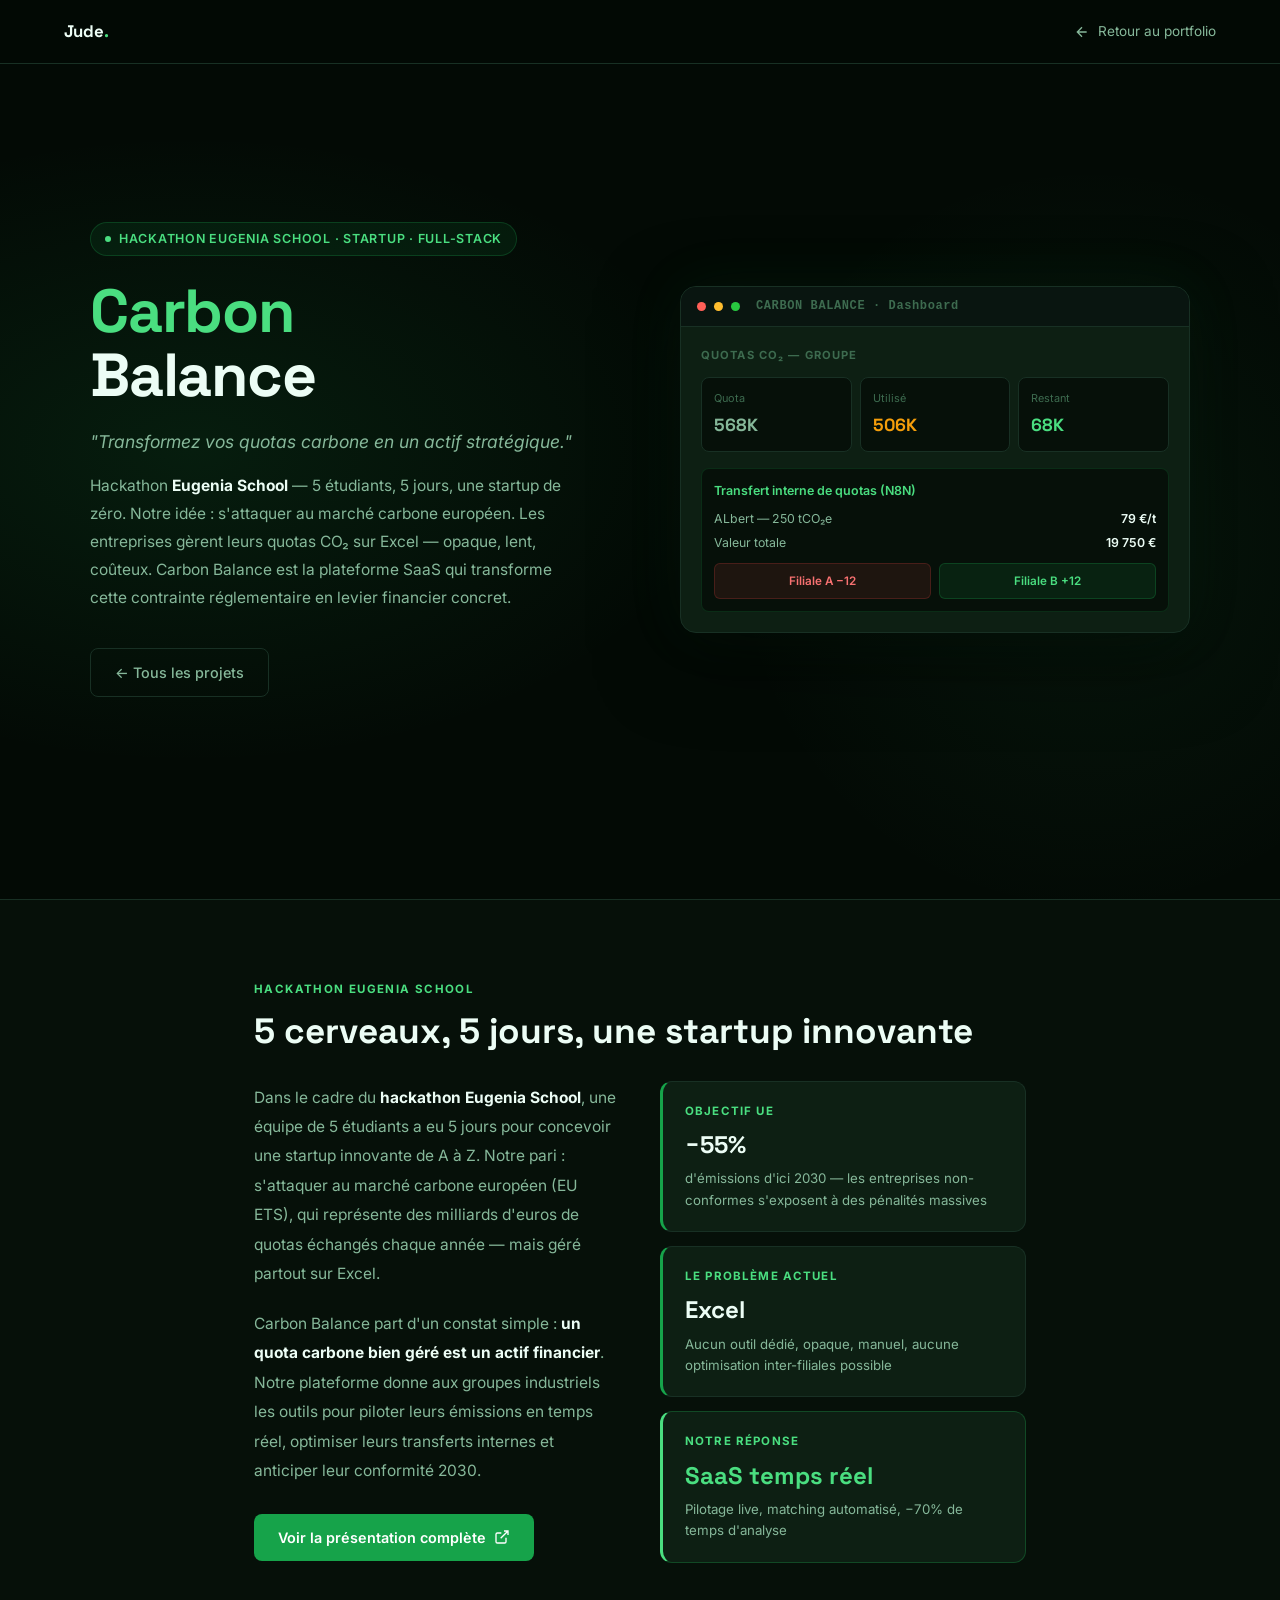
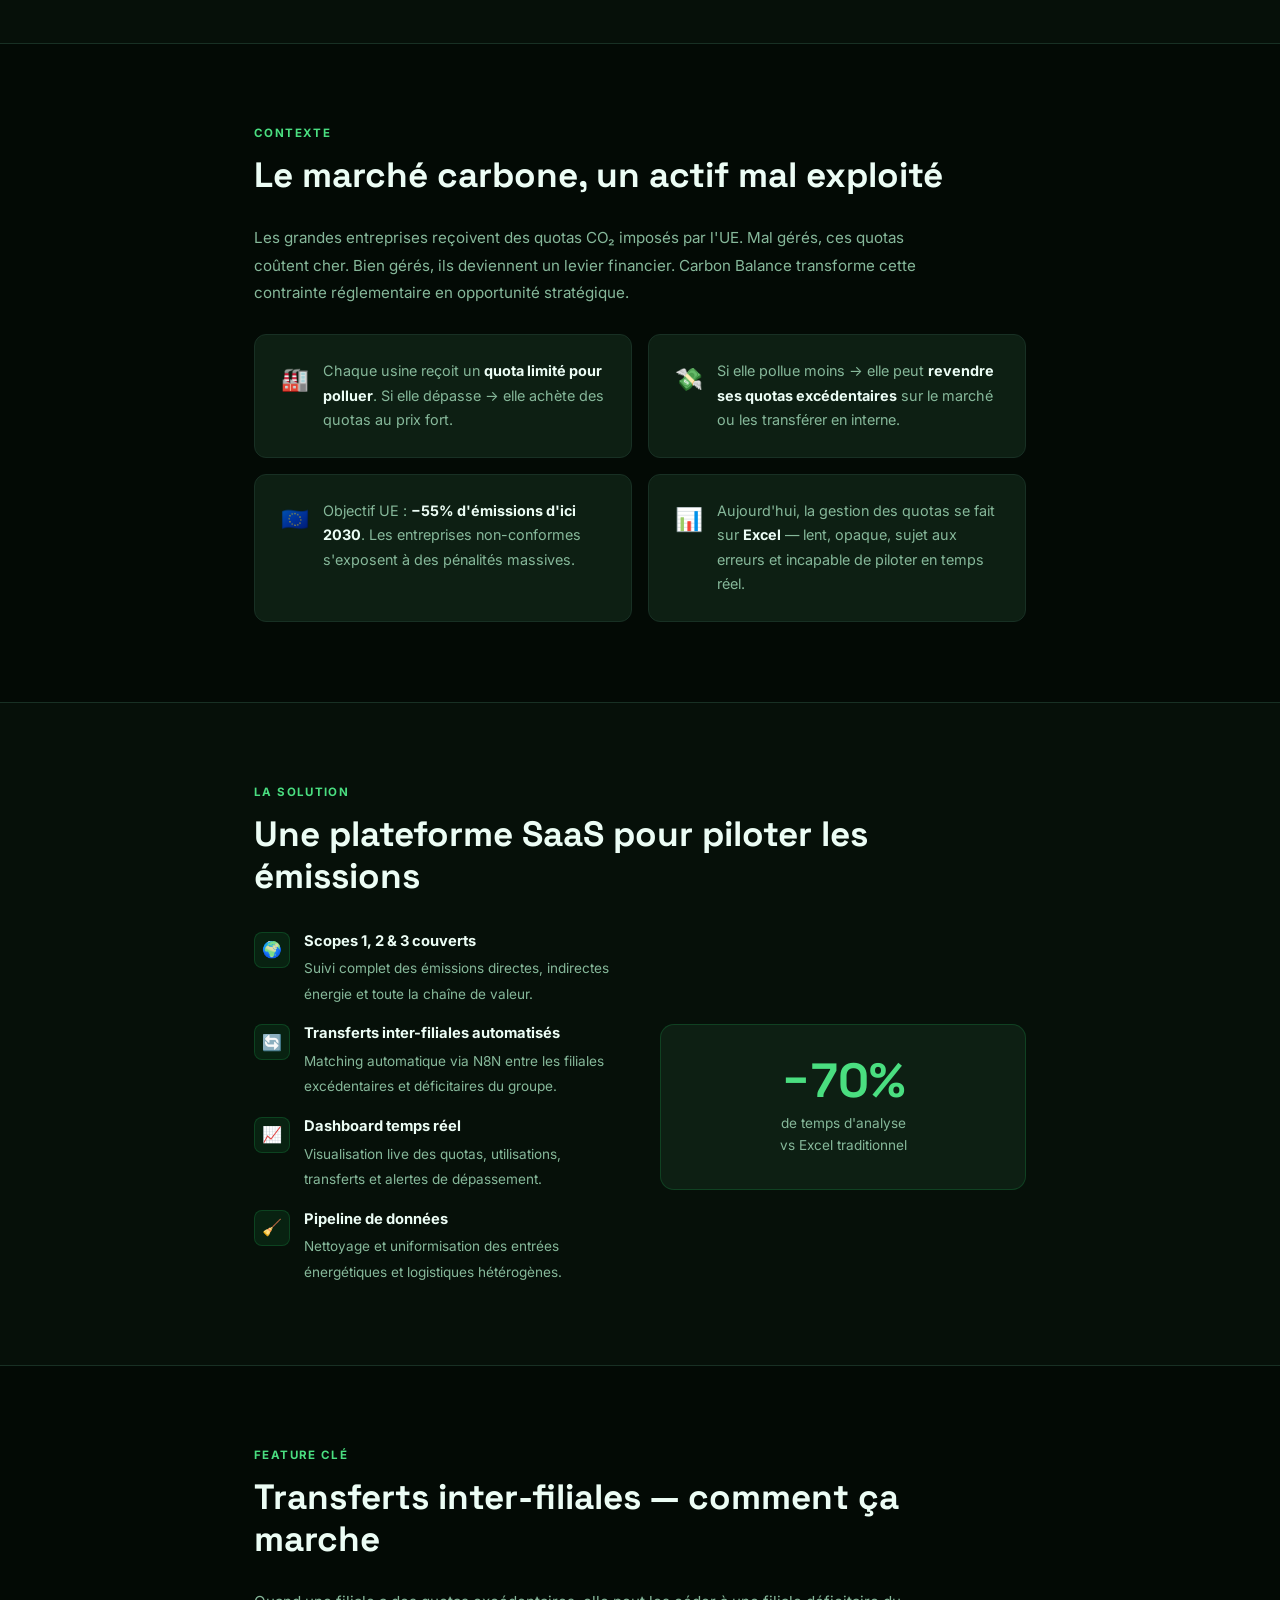
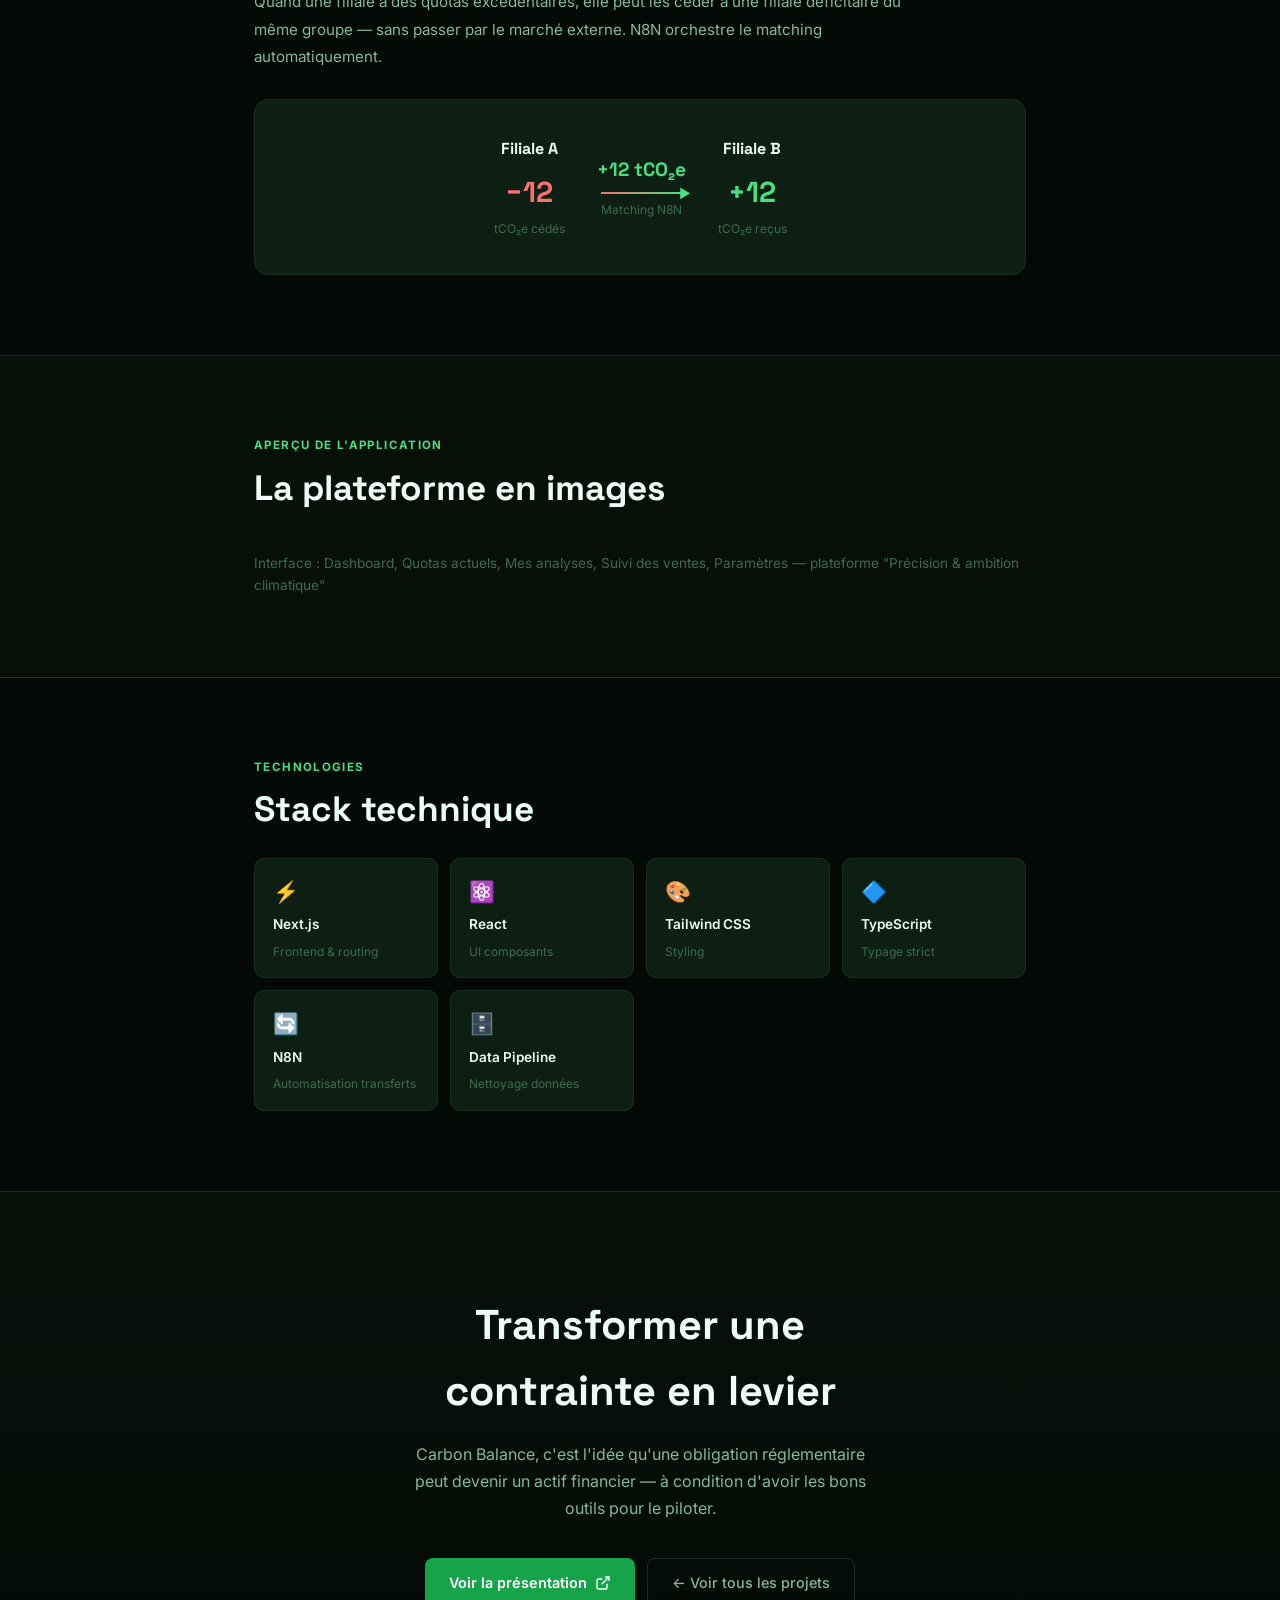
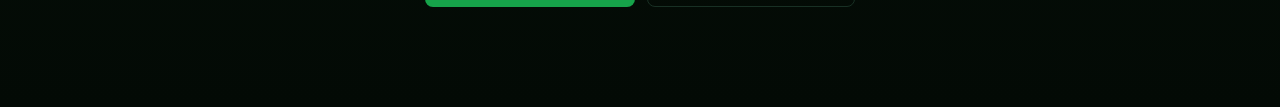
==== commit 2c5e20a9: "fix: replace 48h with 5 jours throughout carbon-balance page Co-Authored-By: Claude Opus 4.6 <norepl" ====
--- a/carbon-balance.html
+++ b/carbon-balance.html
@@ -355,7 +355,7 @@
         </h1>
         <p class="hero-tagline fade-in">"Transformez vos quotas carbone en un actif stratégique."</p>
         <p class="hero-desc fade-in">
-          Hackathon <strong style="color:var(--text)">Eugenia School</strong> — 5 étudiants, 48h, une startup de zéro. Notre idée : s'attaquer au marché carbone européen. Les entreprises gèrent leurs quotas CO₂ sur Excel — opaque, lent, coûteux. Carbon Balance est la plateforme SaaS qui transforme cette contrainte réglementaire en levier financier concret.
+          Hackathon <strong style="color:var(--text)">Eugenia School</strong> — 5 étudiants, 5 jours, une startup de zéro. Notre idée : s'attaquer au marché carbone européen. Les entreprises gèrent leurs quotas CO₂ sur Excel — opaque, lent, coûteux. Carbon Balance est la plateforme SaaS qui transforme cette contrainte réglementaire en levier financier concret.
         </p>
         <div class="hero-actions fade-in">
           <a href="index.html" class="btn-secondary">← Tous les projets</a>
@@ -412,11 +412,11 @@
   <section id="vision" style="background:var(--bg2);">
     <div class="container">
       <div class="section-label fade-in">Hackathon Eugenia School</div>
-      <h2 class="section-title fade-in">5 cerveaux, 48h, une startup innovante</h2>
+      <h2 class="section-title fade-in">5 cerveaux, 5 jours, une startup innovante</h2>
       <div style="display:grid;grid-template-columns:1fr 1fr;gap:40px;align-items:center;">
         <div>
           <p style="font-size:0.97rem;color:var(--text2);line-height:1.9;margin-bottom:20px;">
-            Dans le cadre du <strong style="color:var(--text)">hackathon Eugenia School</strong>, une équipe de 5 étudiants a eu 48h pour concevoir une startup innovante de A à Z. Notre pari : s'attaquer au marché carbone européen (EU ETS), qui représente des milliards d'euros de quotas échangés chaque année — mais géré partout sur Excel.
+            Dans le cadre du <strong style="color:var(--text)">hackathon Eugenia School</strong>, une équipe de 5 étudiants a eu 5 jours pour concevoir une startup innovante de A à Z. Notre pari : s'attaquer au marché carbone européen (EU ETS), qui représente des milliards d'euros de quotas échangés chaque année — mais géré partout sur Excel.
           </p>
           <p style="font-size:0.97rem;color:var(--text2);line-height:1.9;margin-bottom:28px;">
             Carbon Balance part d'un constat simple : <strong style="color:var(--text)">un quota carbone bien géré est un actif financier</strong>. Notre plateforme donne aux groupes industriels les outils pour piloter leurs émissions en temps réel, optimiser leurs transferts internes et anticiper leur conformité 2030.
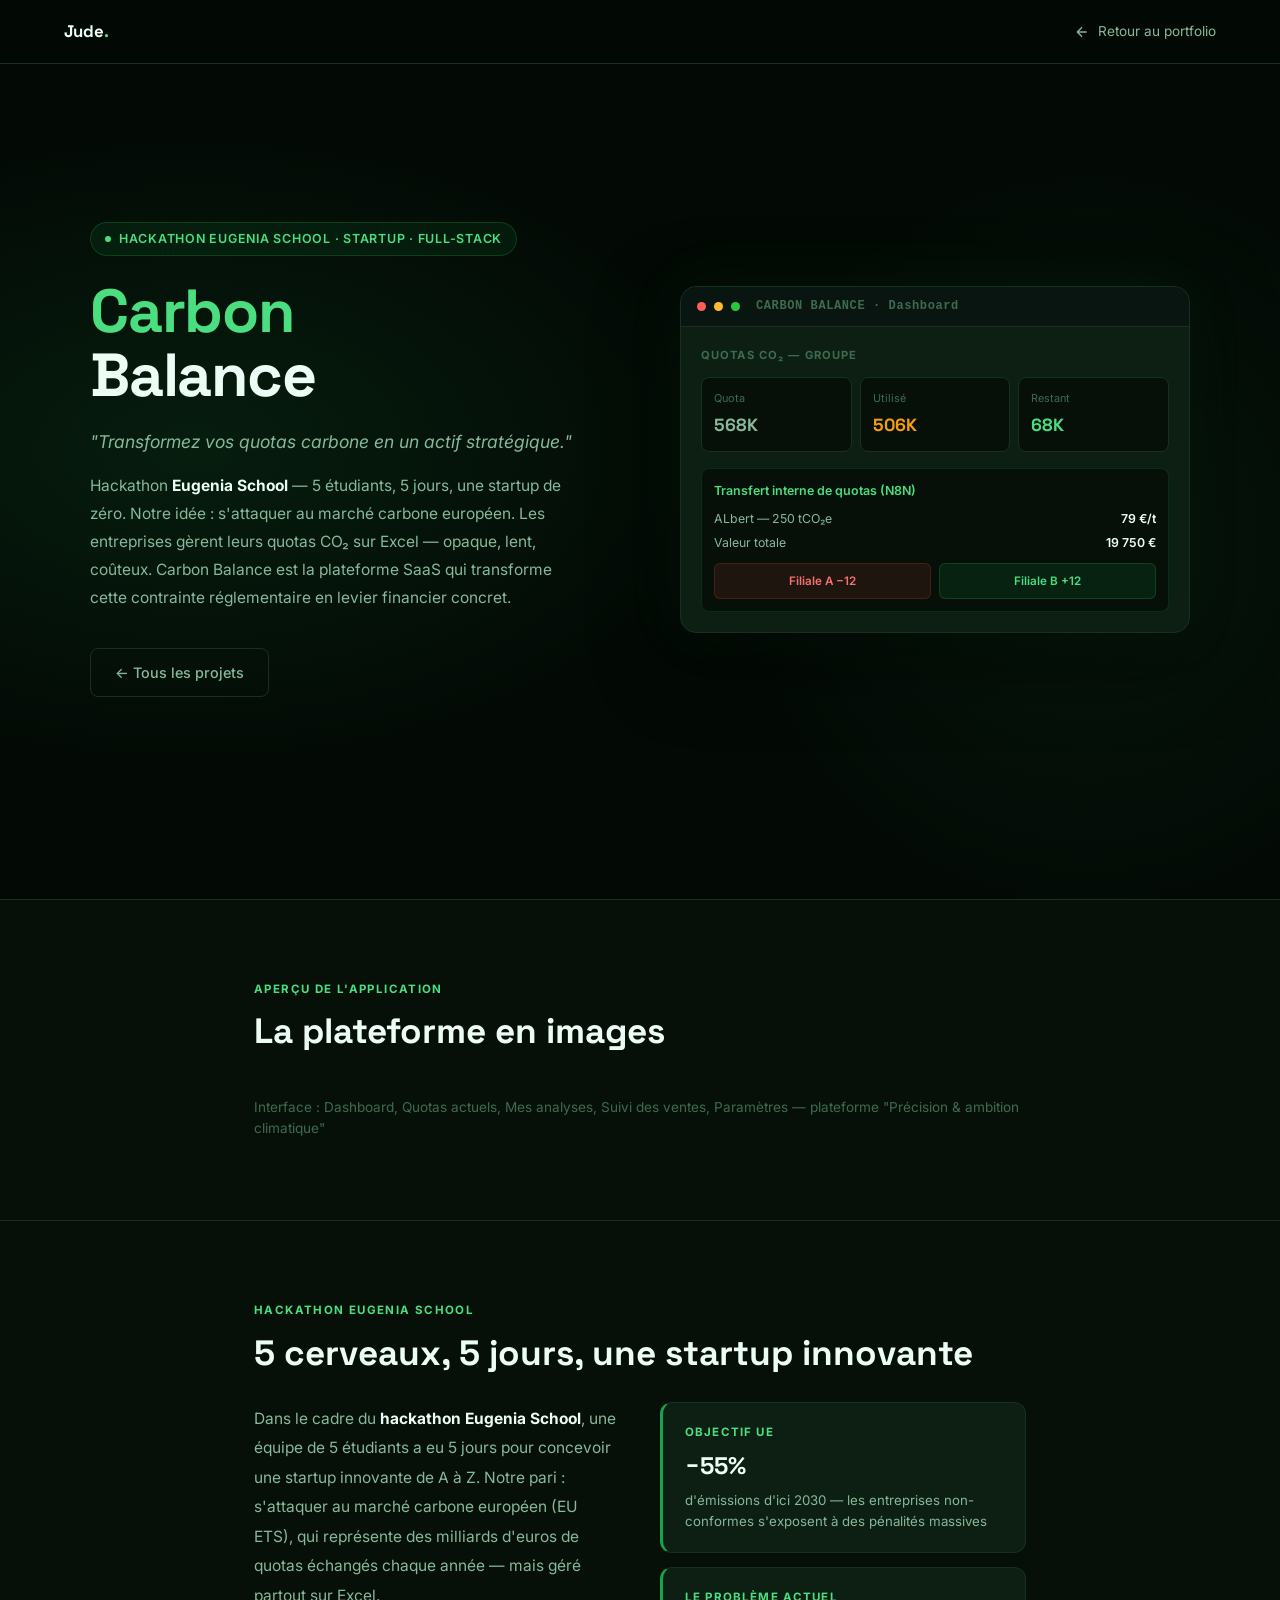
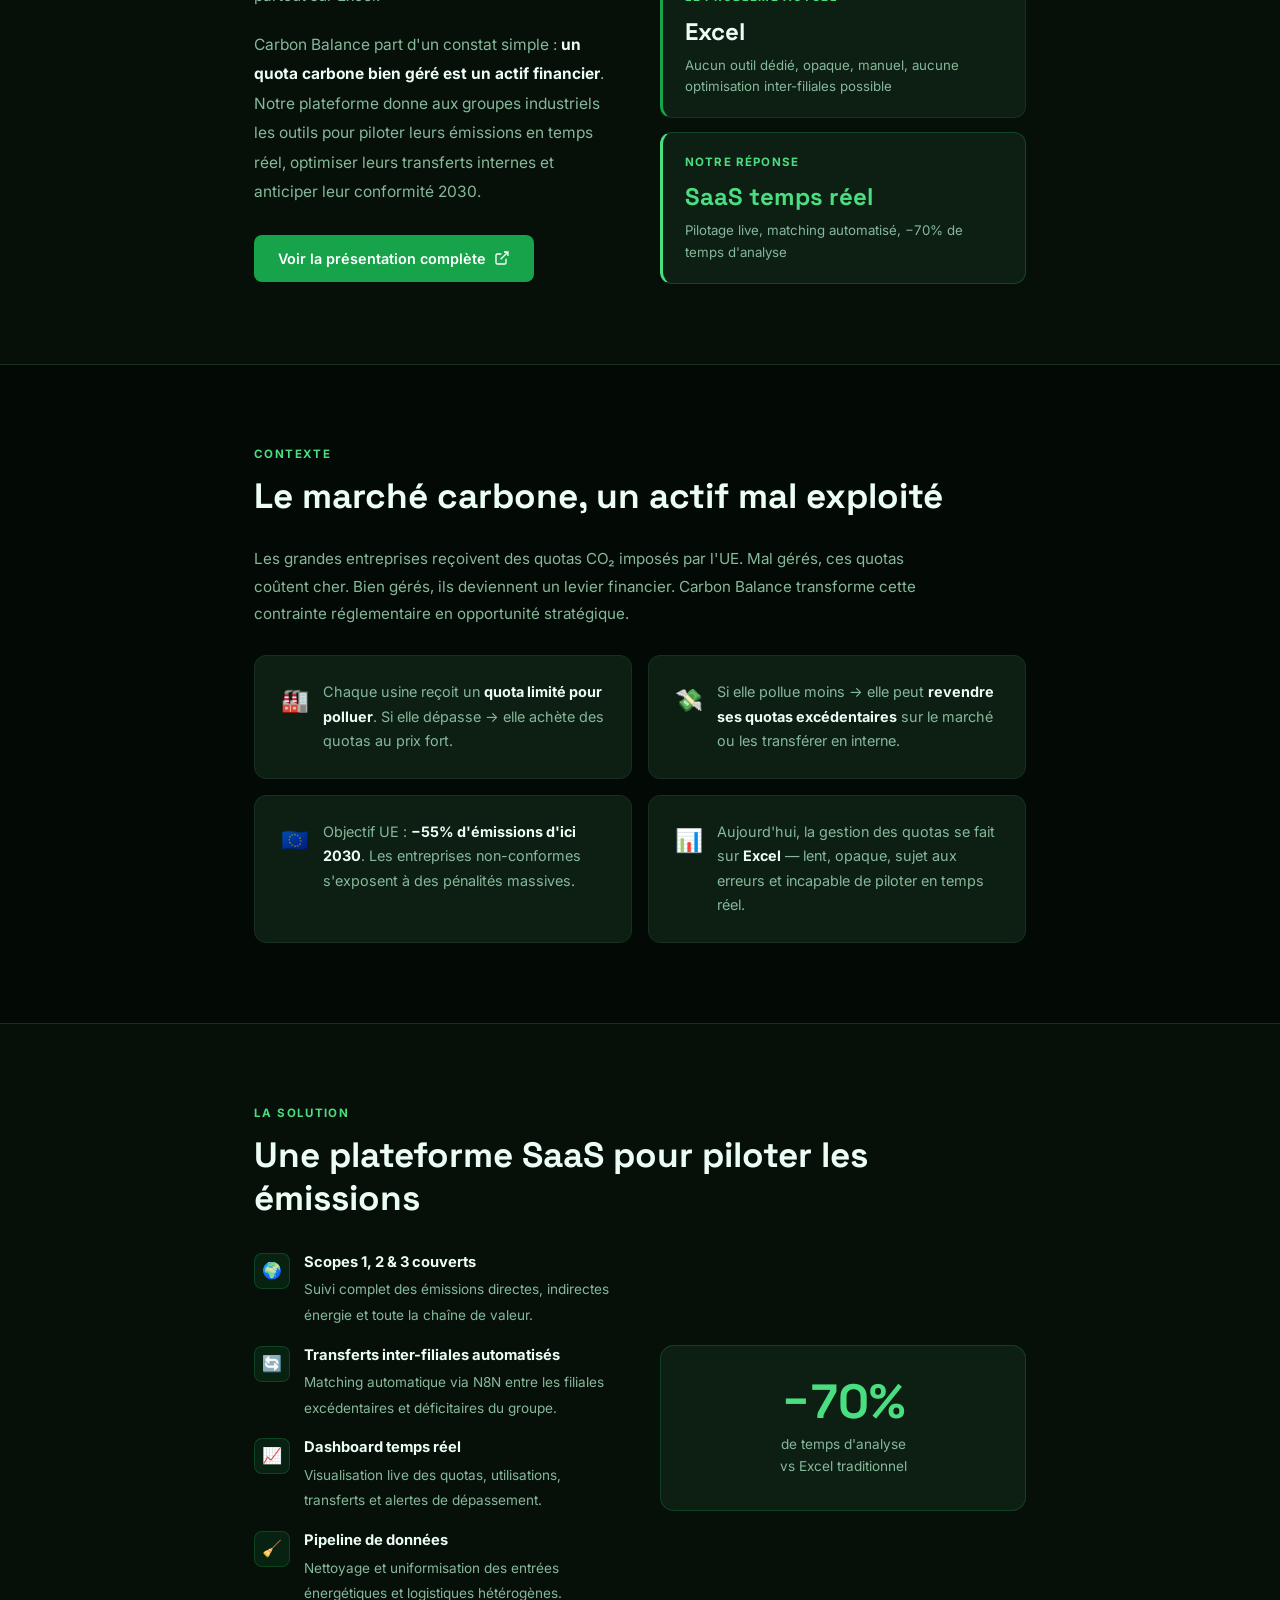
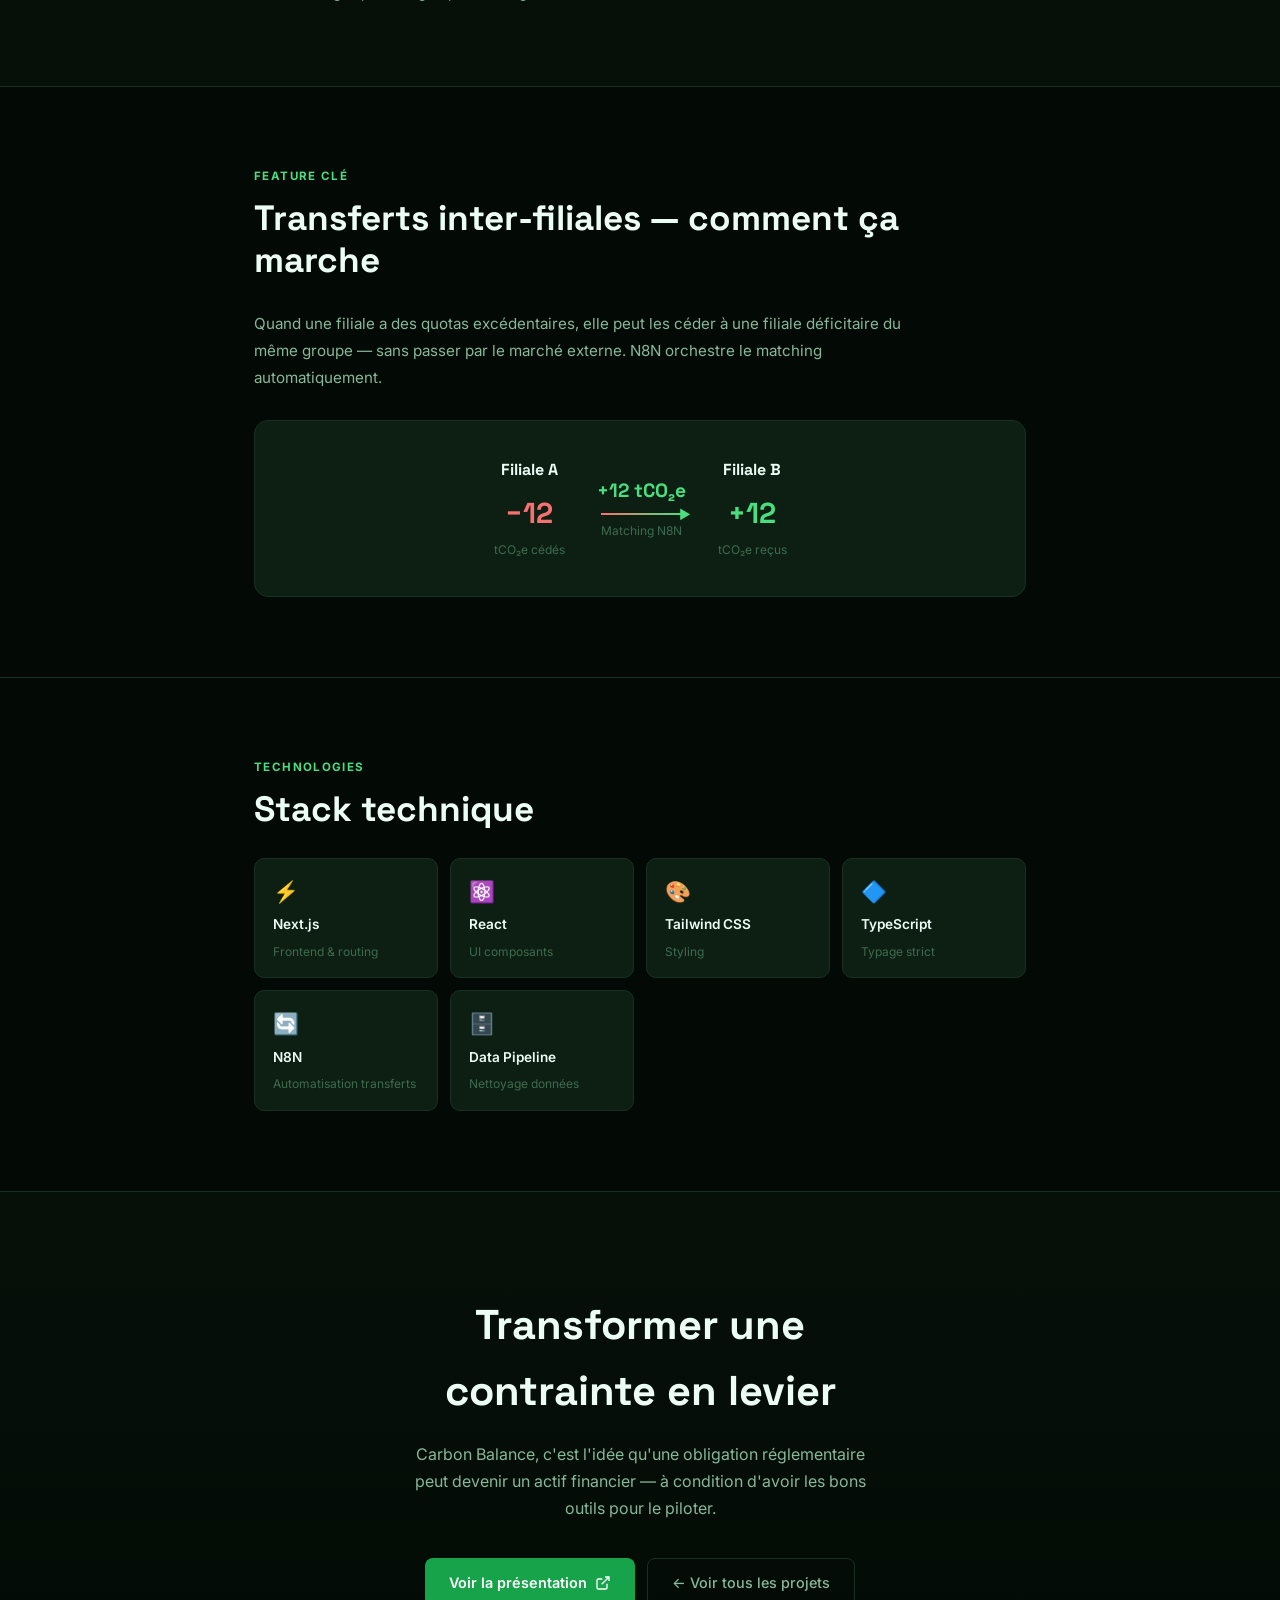
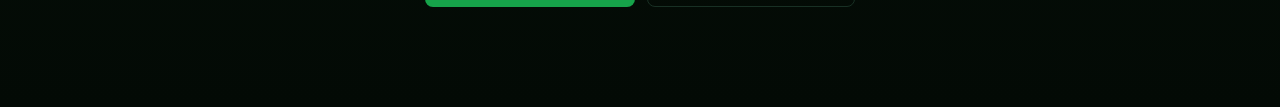
==== commit 3c30e09f: "feat: BA-focused skills, live scraper demo & project page polish - Skills section rewritten for Busi" ====
--- a/carbon-balance.html
+++ b/carbon-balance.html
@@ -408,6 +408,23 @@
     </div>
   </section>
 
+  <!-- SCREENSHOTS -->
+  <section id="screenshots" style="background:var(--bg2);">
+    <div class="container">
+      <div class="section-label fade-in">Aperçu de l'application</div>
+      <h2 class="section-title fade-in">La plateforme en images</h2>
+      <div class="screenshots-grid fade-in">
+        <div class="screenshot-item full" onclick="openLightbox(this)">
+          <img src="assets/carbon-app.png" alt="Carbon Balance — Suivi des ventes et transferts inter-filiales"
+            onerror="this.parentElement.style.display='none'" />
+        </div>
+      </div>
+      <p class="fade-in" style="font-size:0.85rem;color:var(--text3);margin-top:16px;">
+        Interface : Dashboard, Quotas actuels, Mes analyses, Suivi des ventes, Paramètres — plateforme "Précision &amp; ambition climatique"
+      </p>
+    </div>
+  </section>
+
   <!-- VISION STARTUP -->
   <section id="vision" style="background:var(--bg2);">
     <div class="container">
@@ -548,23 +565,6 @@
     </div>
   </section>
 
-  <!-- SCREENSHOTS -->
-  <section id="screenshots" style="background:var(--bg2);">
-    <div class="container">
-      <div class="section-label fade-in">Aperçu de l'application</div>
-      <h2 class="section-title fade-in">La plateforme en images</h2>
-      <div class="screenshots-grid fade-in">
-        <div class="screenshot-item full" onclick="openLightbox(this)">
-          <img src="assets/carbon-app.png" alt="Carbon Balance — Suivi des ventes et transferts inter-filiales"
-            onerror="this.parentElement.style.display='none'" />
-        </div>
-      </div>
-      <p class="fade-in" style="font-size:0.85rem;color:var(--text3);margin-top:16px;">
-        Interface : Dashboard, Quotas actuels, Mes analyses, Suivi des ventes, Paramètres — plateforme "Précision &amp; ambition climatique"
-      </p>
-    </div>
-  </section>
-
   <!-- STACK -->
   <section id="stack">
     <div class="container">
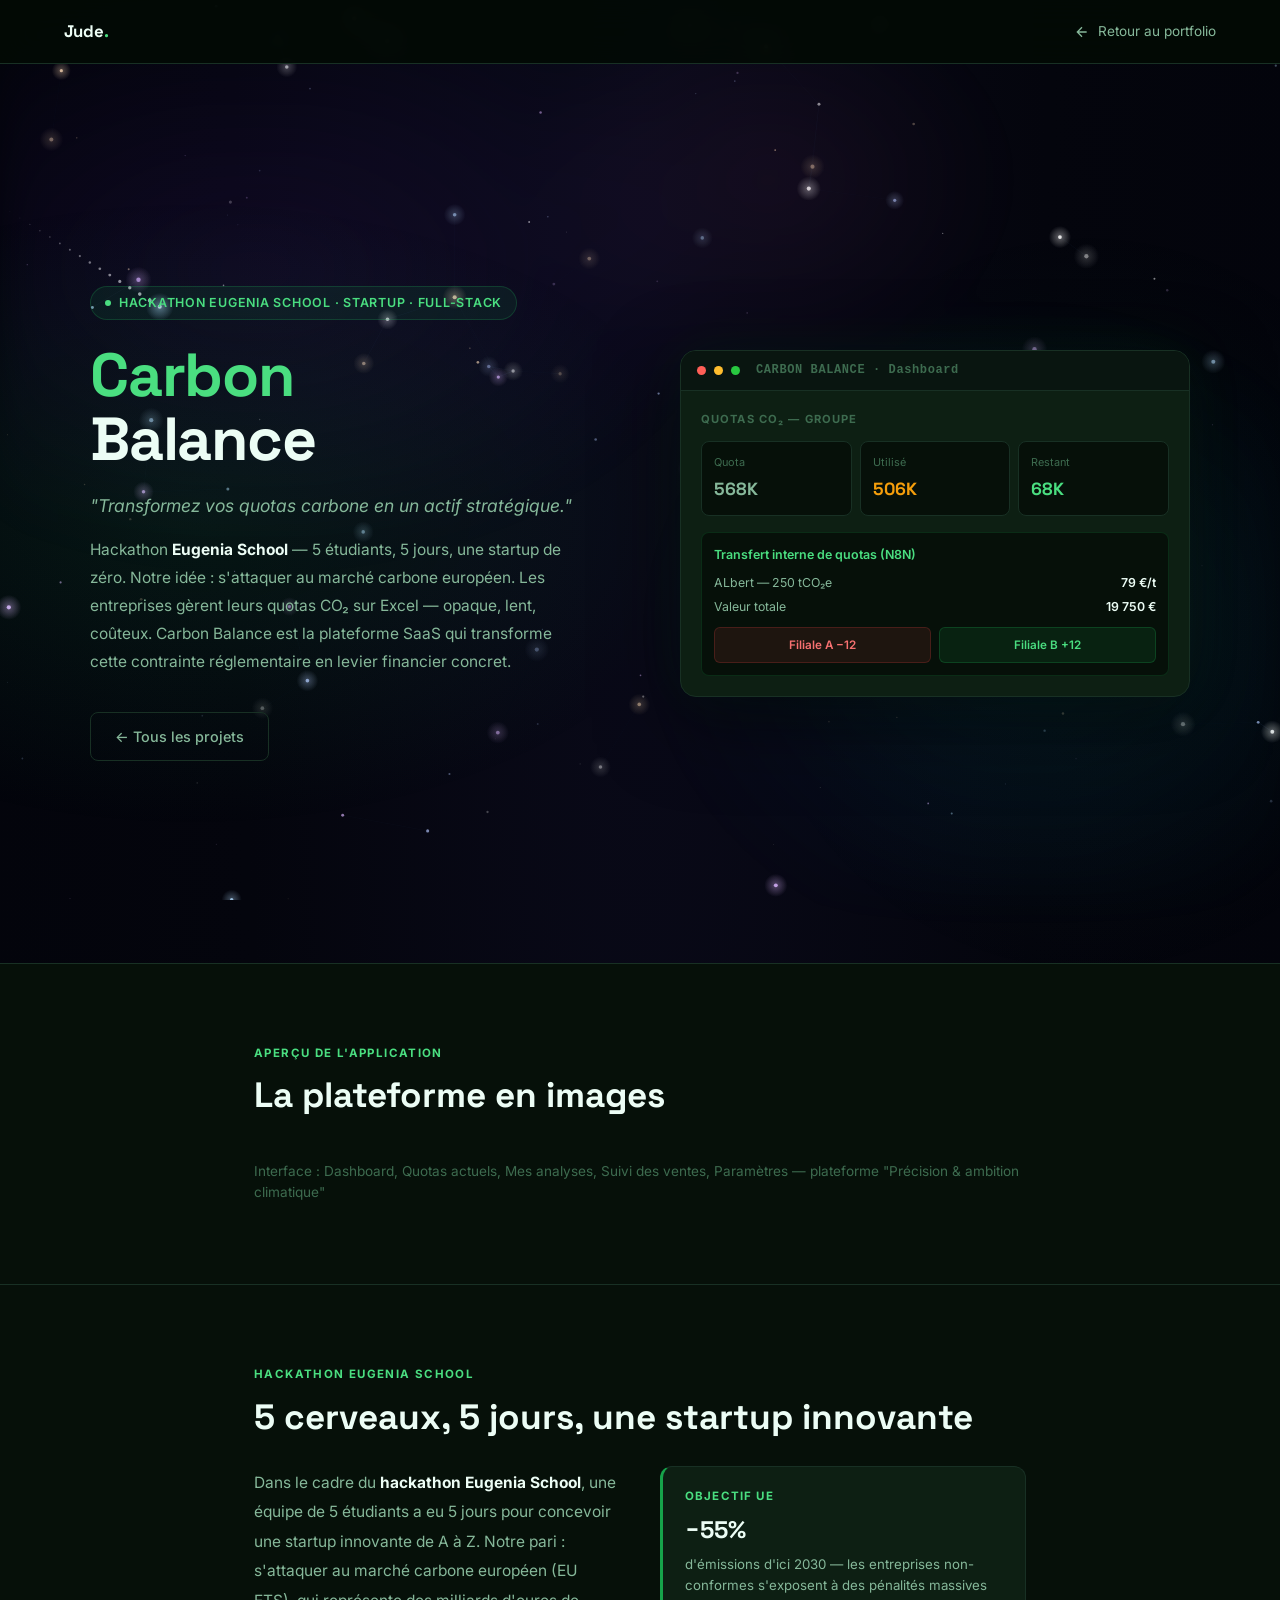
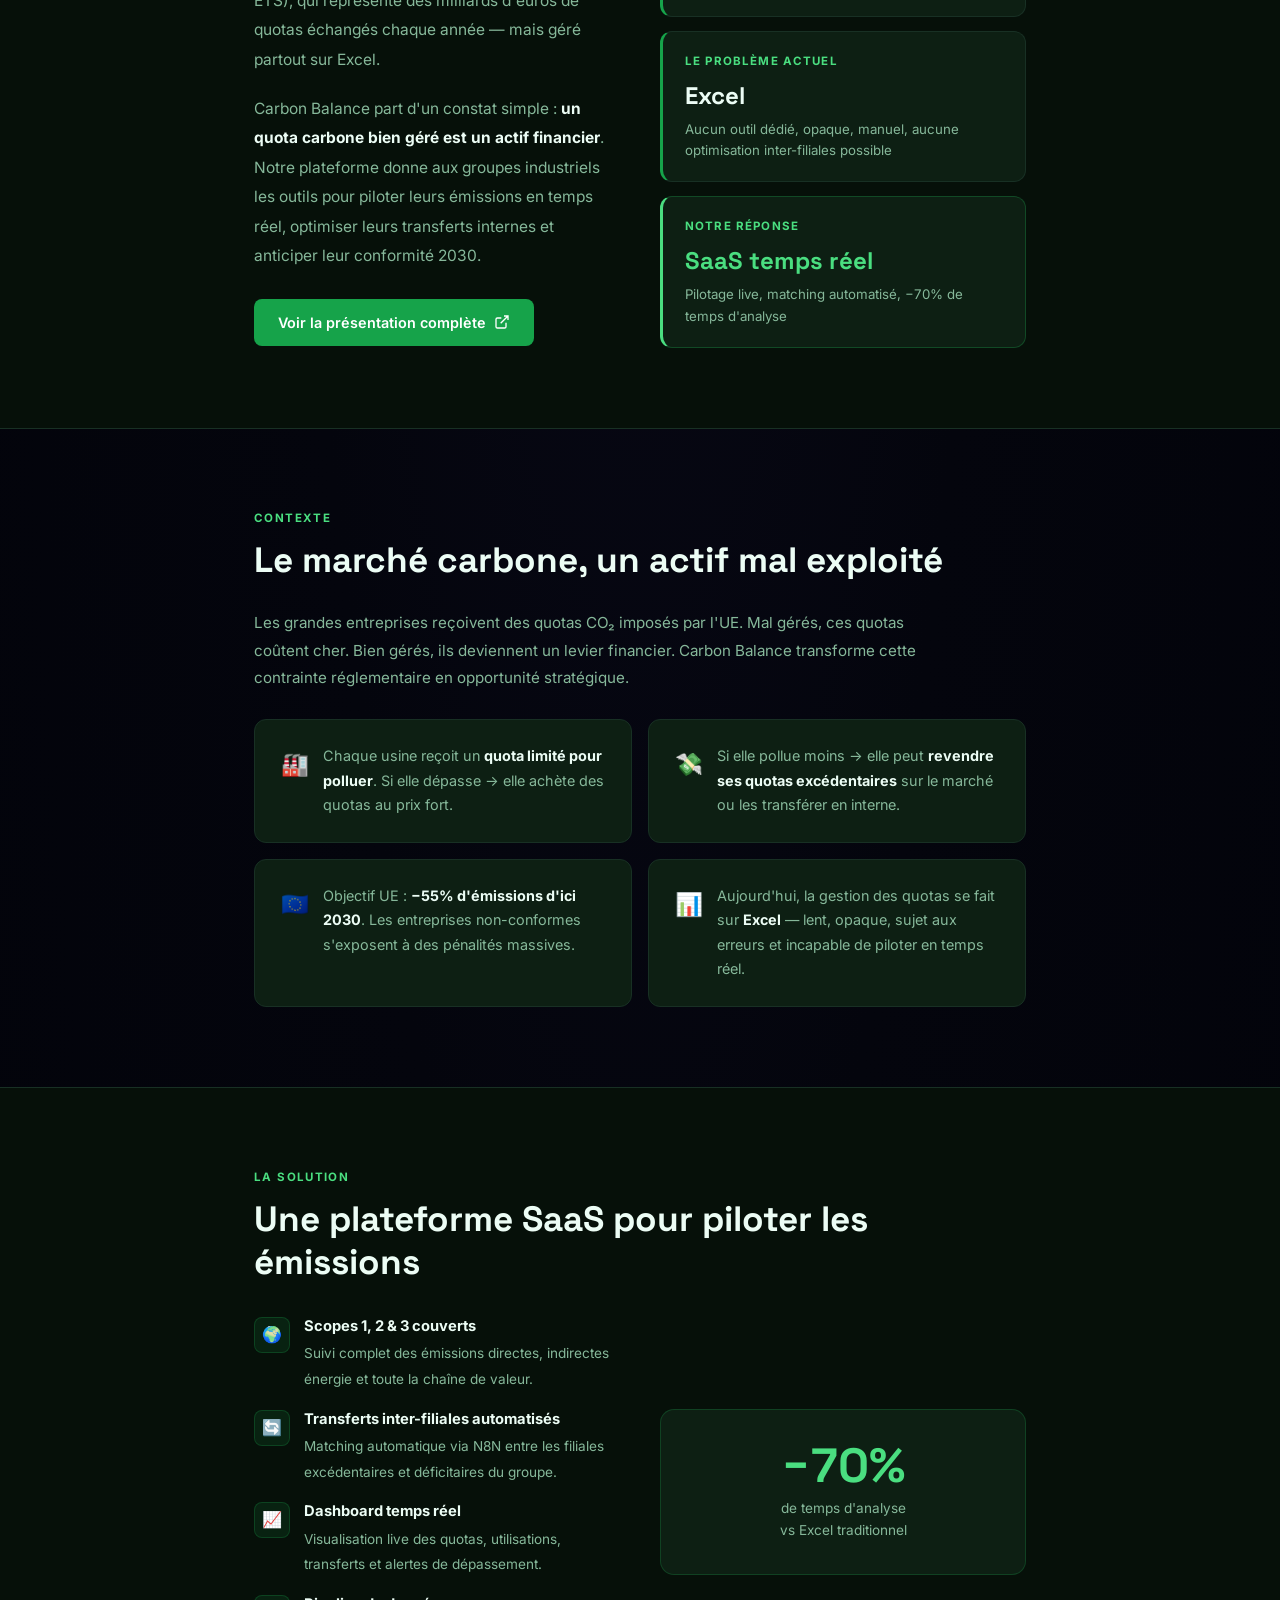
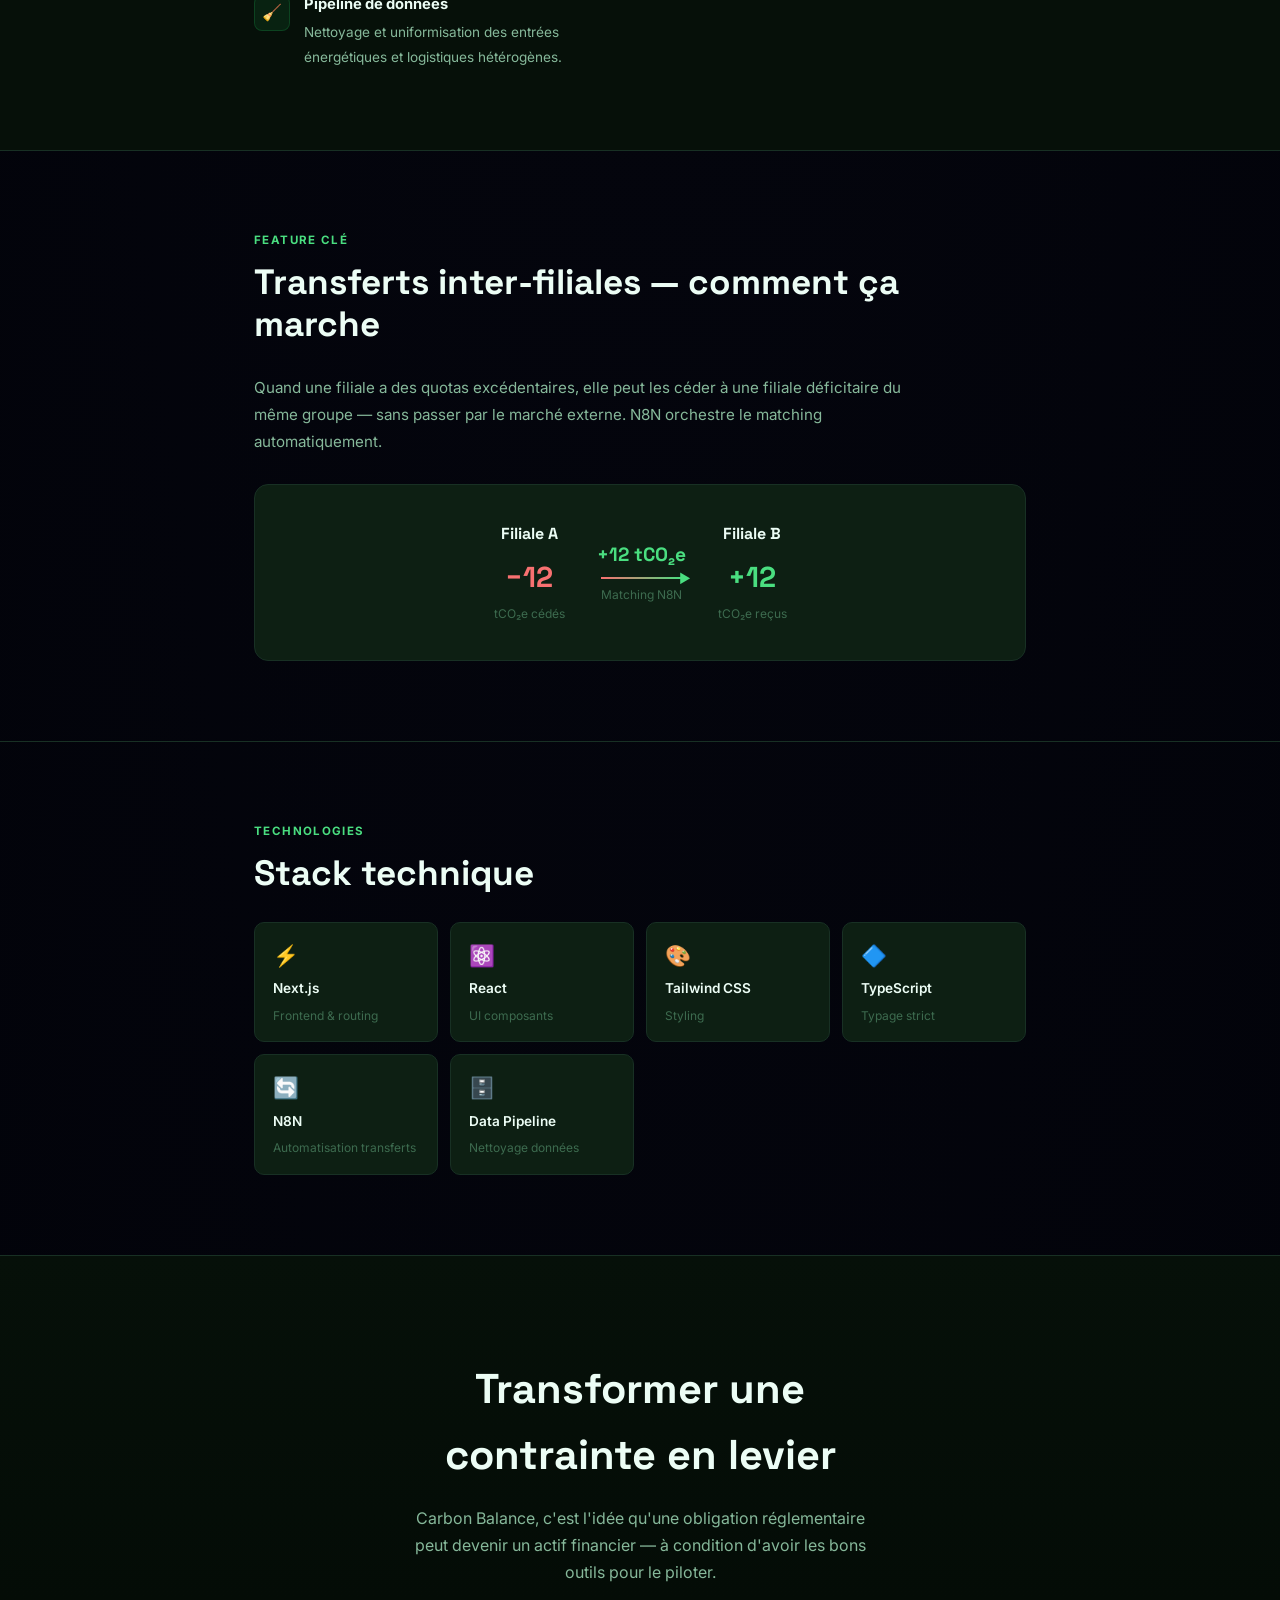
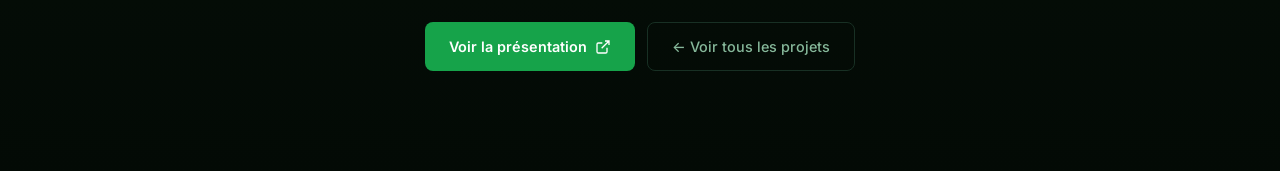
==== commit 7e4931e0: "Add cosmic space theme across all pages — starfield, constellations, loader - New shared assets: spa" ====
--- a/carbon-balance.html
+++ b/carbon-balance.html
@@ -333,6 +333,8 @@
       .stack-grid { grid-template-columns: repeat(2, 1fr); }
     }
   </style>
+  <link rel="stylesheet" href="assets/space.css" />
+  <script src="assets/loader.js"></script>
 </head>
 <body>
 
@@ -653,5 +655,6 @@
     });
     document.addEventListener('keydown', e => { if (e.key === 'Escape') closeLightbox(); });
   </script>
+  <script src="assets/space.js"></script>
 </body>
 </html>
--- a/assets/space.css
+++ b/assets/space.css
@@ -0,0 +1,196 @@
+/* ===================================================================
+   SPACE THEME — Cosmic background, starfield, loader
+   Shared across every page of the portfolio
+   =================================================================== */
+
+/* Deep space background gradient on the body */
+html, body {
+  background: radial-gradient(ellipse at top, #0a0a1a 0%, #04050d 45%, #02030a 100%) !important;
+}
+
+/* Hide any leftover grids — replaced by the cosmic field */
+.hero-grid,
+.hero-grid-3d,
+.hero-grid-3d-inner {
+  display: none !important;
+}
+
+/* Make hero backgrounds blend with space */
+.hero-bg {
+  background: radial-gradient(circle at 50% 30%, rgba(124,58,237,0.12) 0%, transparent 50%),
+              radial-gradient(circle at 80% 70%, rgba(0,200,240,0.08) 0%, transparent 45%) !important;
+}
+
+/* Nebula layer — subtle moving colored fog */
+.space-nebula {
+  position: fixed;
+  inset: 0;
+  pointer-events: none;
+  z-index: 0;
+  background:
+    radial-gradient(ellipse 800px 500px at 20% 30%, rgba(124,58,237,0.10) 0%, transparent 60%),
+    radial-gradient(ellipse 700px 600px at 80% 70%, rgba(0,150,240,0.08) 0%, transparent 55%),
+    radial-gradient(ellipse 500px 400px at 60% 20%, rgba(255,100,200,0.05) 0%, transparent 50%);
+  animation: nebulaShift 30s ease-in-out infinite alternate;
+  filter: blur(20px);
+}
+
+@keyframes nebulaShift {
+  0%   { transform: translate(0, 0) scale(1); opacity: 0.7; }
+  50%  { transform: translate(-30px, 20px) scale(1.05); opacity: 0.9; }
+  100% { transform: translate(20px, -15px) scale(1.02); opacity: 0.75; }
+}
+
+/* Starfield canvas — sits behind content, clicks handled at document level */
+#space-canvas {
+  position: fixed;
+  inset: 0;
+  width: 100%;
+  height: 100%;
+  z-index: 0;
+  pointer-events: none;
+}
+
+/* Make sure body content stacks above the cosmic backdrop */
+body > *:not(.space-nebula):not(#space-canvas):not(#space-loader) {
+  position: relative;
+  z-index: 2;
+}
+
+/* ===================================================================
+   LOADING SCREEN
+   =================================================================== */
+
+#space-loader {
+  position: fixed;
+  inset: 0;
+  z-index: 99999;
+  display: flex;
+  align-items: center;
+  justify-content: center;
+  flex-direction: column;
+  background: radial-gradient(ellipse at center, #050518 0%, #02030a 70%, #000 100%);
+  transition: opacity 0.9s cubic-bezier(0.16, 1, 0.3, 1), visibility 0.9s;
+}
+
+#space-loader.hidden {
+  opacity: 0;
+  visibility: hidden;
+  pointer-events: none;
+}
+
+/* Starfield inside loader */
+#space-loader::before {
+  content: '';
+  position: absolute;
+  inset: 0;
+  background-image:
+    radial-gradient(1px 1px at 20% 30%, #fff, transparent),
+    radial-gradient(1px 1px at 40% 70%, #fff, transparent),
+    radial-gradient(2px 2px at 50% 50%, rgba(0,200,240,0.8), transparent),
+    radial-gradient(1px 1px at 70% 20%, #fff, transparent),
+    radial-gradient(1px 1px at 90% 80%, #fff, transparent),
+    radial-gradient(1.5px 1.5px at 15% 85%, rgba(124,58,237,0.9), transparent),
+    radial-gradient(1px 1px at 60% 15%, #fff, transparent),
+    radial-gradient(1px 1px at 30% 60%, #fff, transparent),
+    radial-gradient(2px 2px at 85% 40%, rgba(0,200,240,0.6), transparent),
+    radial-gradient(1px 1px at 10% 50%, #fff, transparent);
+  background-size: 400px 400px;
+  background-repeat: repeat;
+  opacity: 0.6;
+  animation: loaderStars 8s linear infinite;
+}
+
+@keyframes loaderStars {
+  from { background-position: 0 0; }
+  to   { background-position: 400px 400px; }
+}
+
+.loader-orb {
+  position: relative;
+  width: 110px;
+  height: 110px;
+  border-radius: 50%;
+  background: radial-gradient(circle at 35% 35%, #7c3aed 0%, #2563eb 45%, #0a0a3a 100%);
+  box-shadow:
+    0 0 40px rgba(124, 58, 237, 0.6),
+    0 0 80px rgba(0, 200, 240, 0.3),
+    inset -20px -25px 60px rgba(0, 0, 30, 0.7);
+  animation: orbPulse 3s ease-in-out infinite;
+  z-index: 2;
+}
+
+.loader-orb::after {
+  content: '';
+  position: absolute;
+  inset: -25px;
+  border-radius: 50%;
+  border: 1px solid rgba(0, 200, 240, 0.4);
+  animation: orbRing 4s linear infinite;
+}
+
+.loader-orb::before {
+  content: '';
+  position: absolute;
+  inset: -45px;
+  border-radius: 50%;
+  border: 1px dashed rgba(124, 58, 237, 0.3);
+  animation: orbRing 8s linear infinite reverse;
+}
+
+@keyframes orbPulse {
+  0%, 100% { transform: scale(1); box-shadow: 0 0 40px rgba(124,58,237,0.6), 0 0 80px rgba(0,200,240,0.3), inset -20px -25px 60px rgba(0,0,30,0.7); }
+  50%      { transform: scale(1.08); box-shadow: 0 0 60px rgba(124,58,237,0.8), 0 0 120px rgba(0,200,240,0.45), inset -20px -25px 60px rgba(0,0,30,0.7); }
+}
+
+@keyframes orbRing {
+  from { transform: rotate(0deg); }
+  to   { transform: rotate(360deg); }
+}
+
+.loader-text {
+  margin-top: 38px;
+  font-family: 'JetBrains Mono', 'Fira Code', monospace;
+  font-size: 0.78rem;
+  letter-spacing: 0.4em;
+  text-transform: uppercase;
+  color: rgba(255, 255, 255, 0.8);
+  z-index: 2;
+}
+
+.loader-text-name {
+  display: block;
+  font-family: 'Space Grotesk', 'Inter', sans-serif;
+  font-size: 1.2rem;
+  letter-spacing: 0.25em;
+  background: linear-gradient(90deg, #00c8f0 0%, #7c3aed 100%);
+  -webkit-background-clip: text;
+  -webkit-text-fill-color: transparent;
+  background-clip: text;
+  margin-bottom: 8px;
+  font-weight: 600;
+}
+
+.loader-progress {
+  width: 180px;
+  height: 2px;
+  background: rgba(255, 255, 255, 0.08);
+  border-radius: 2px;
+  margin-top: 20px;
+  overflow: hidden;
+  z-index: 2;
+}
+
+.loader-progress::after {
+  content: '';
+  display: block;
+  height: 100%;
+  width: 30%;
+  background: linear-gradient(90deg, transparent, #00c8f0 50%, transparent);
+  animation: loaderBar 1.4s ease-in-out infinite;
+}
+
+@keyframes loaderBar {
+  from { transform: translateX(-100%); }
+  to   { transform: translateX(420%); }
+}
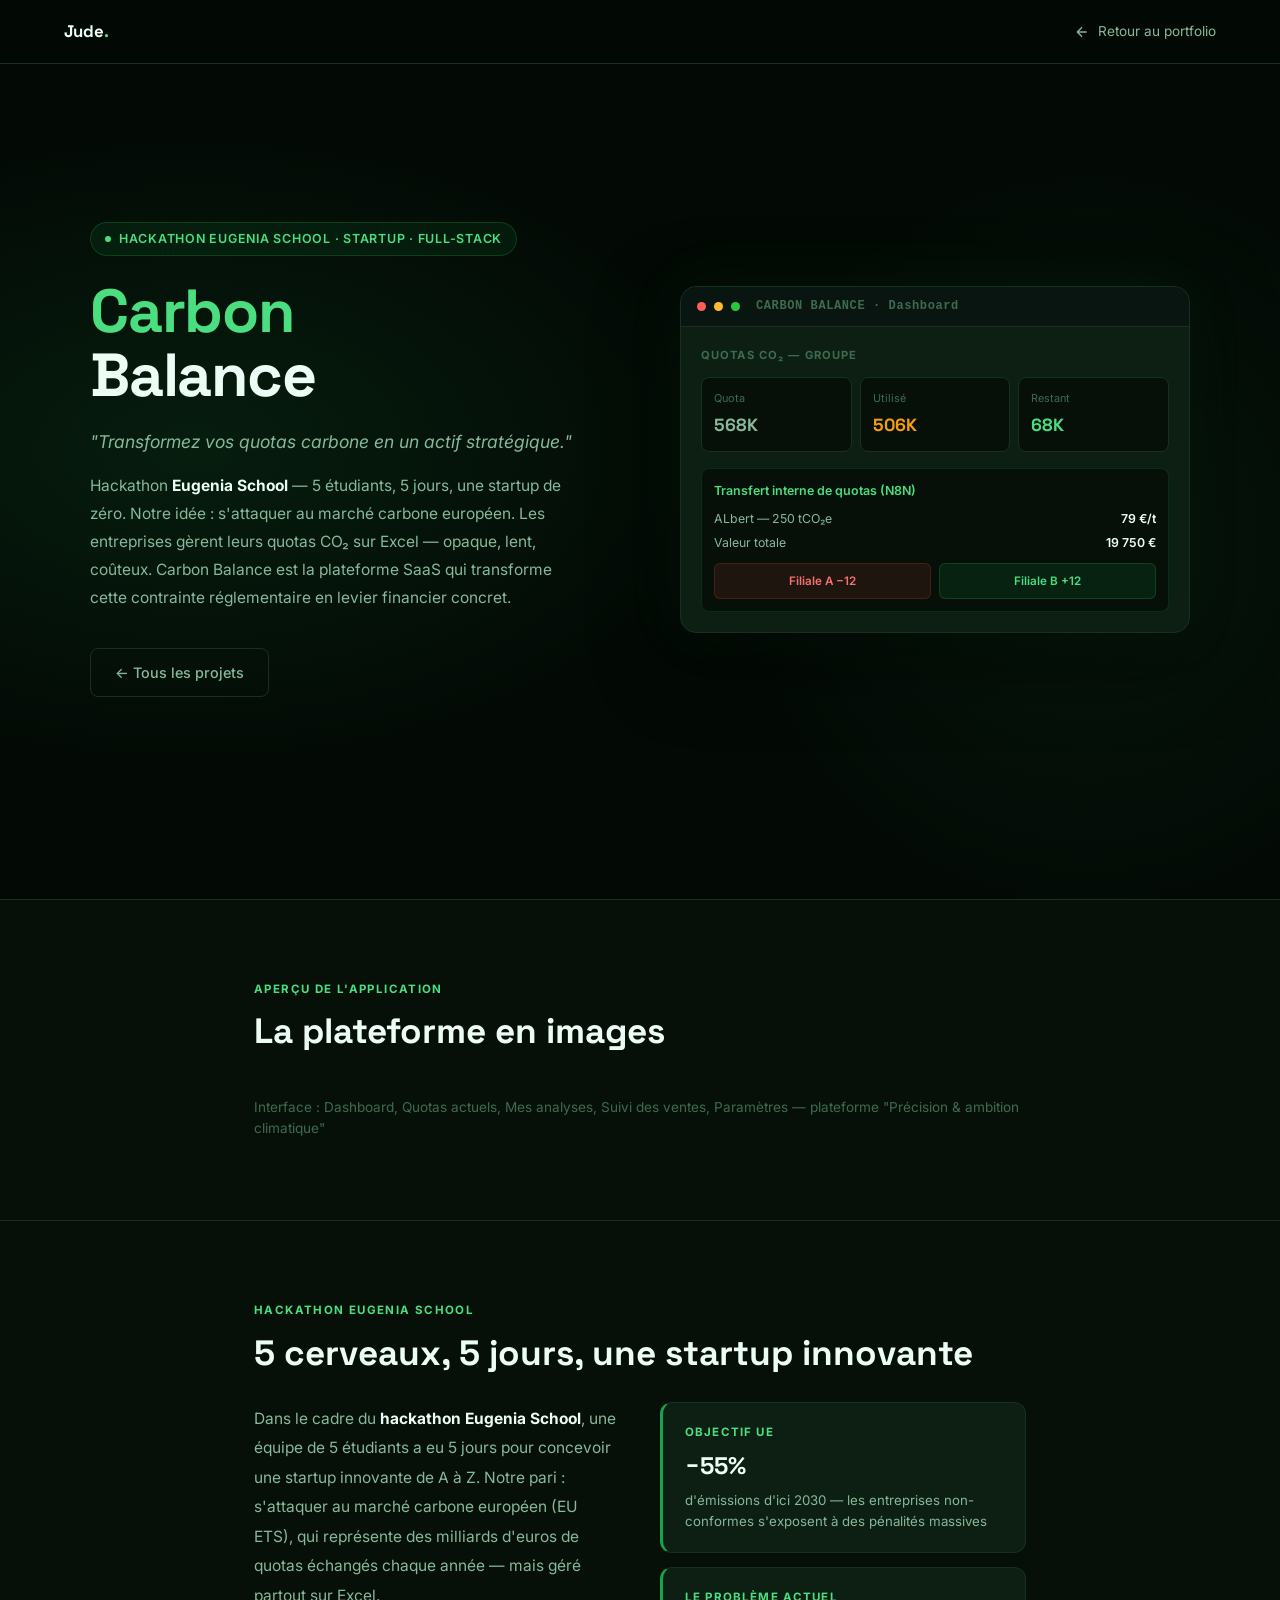
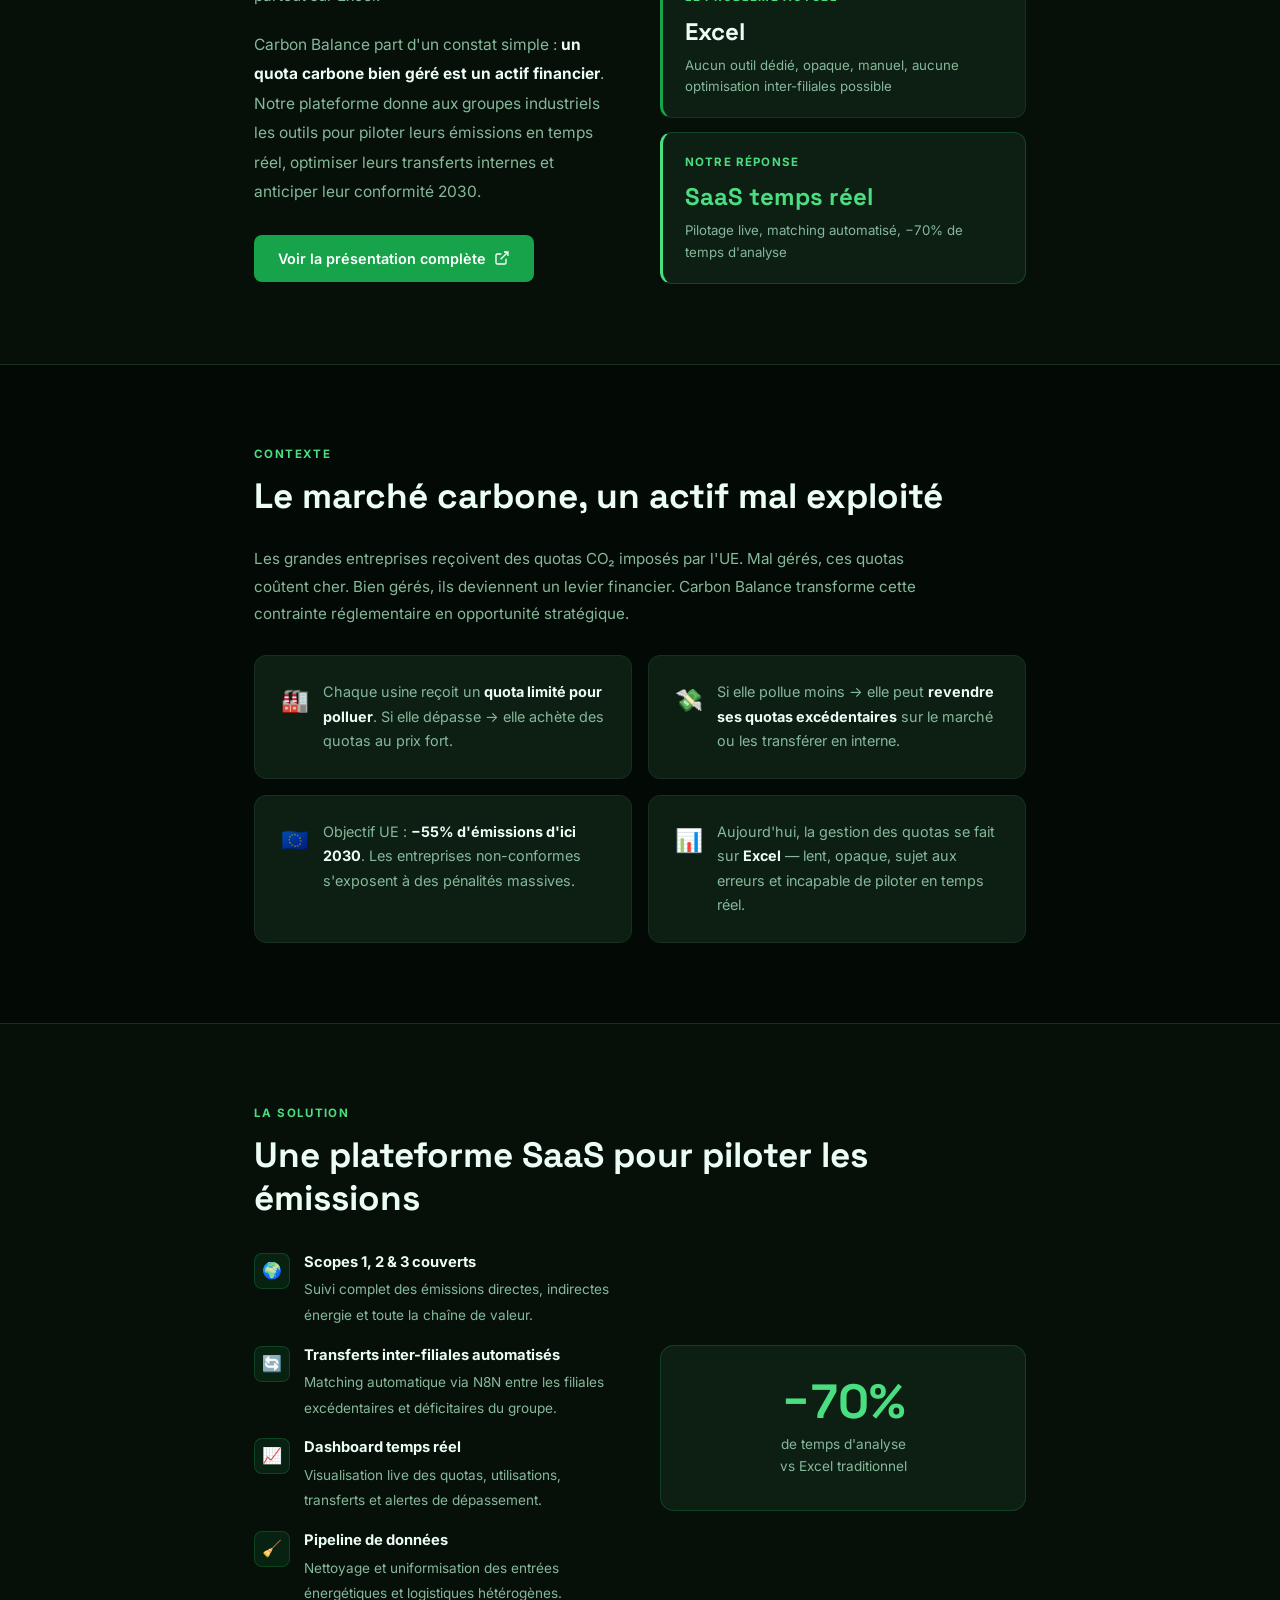
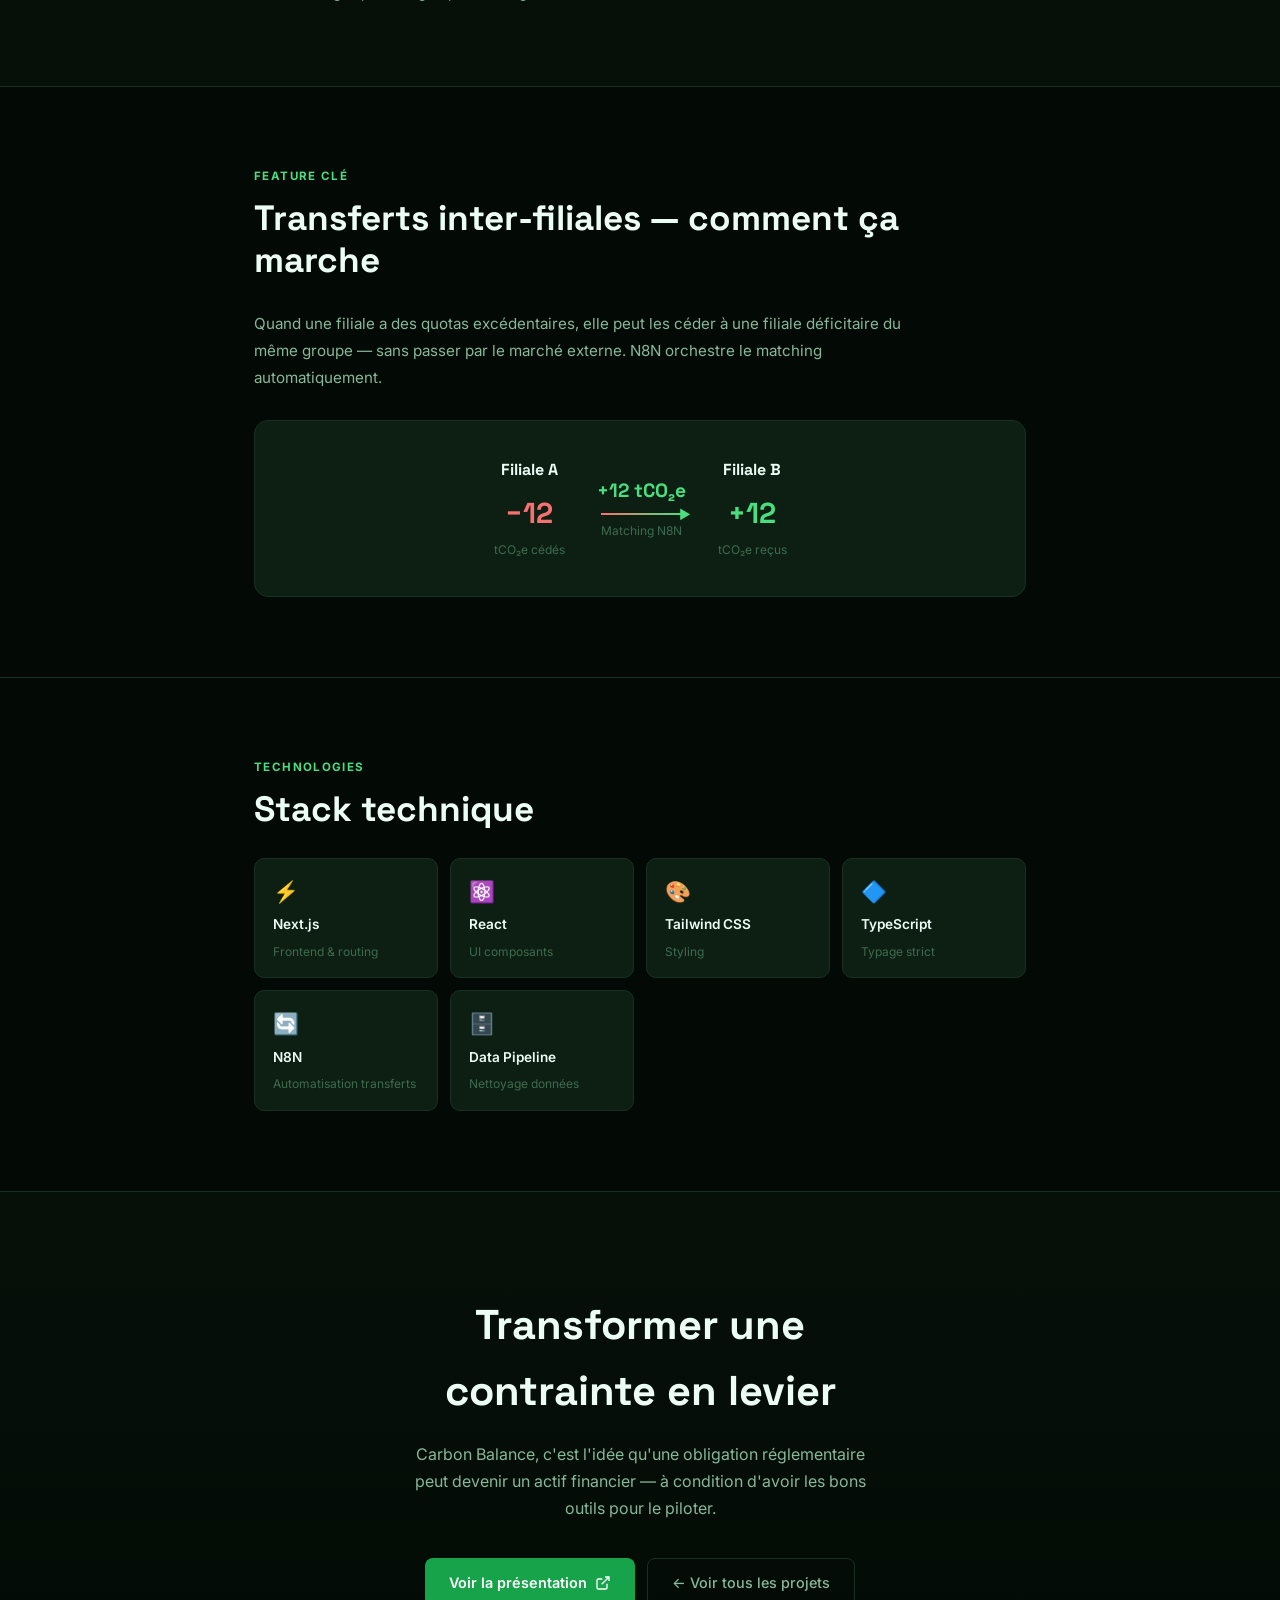
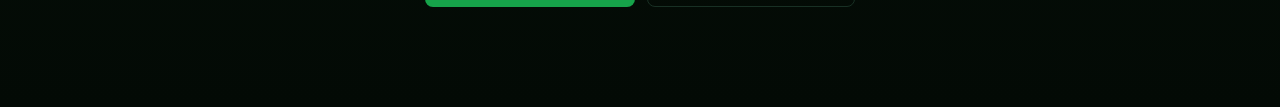
==== commit 273098a6: "Revert "Add cosmic space theme across all pages — starfield, constellations, loader" This reverts co" ====
--- a/carbon-balance.html
+++ b/carbon-balance.html
@@ -333,8 +333,6 @@
       .stack-grid { grid-template-columns: repeat(2, 1fr); }
     }
   </style>
-  <link rel="stylesheet" href="assets/space.css" />
-  <script src="assets/loader.js"></script>
 </head>
 <body>
 
@@ -655,6 +653,5 @@
     });
     document.addEventListener('keydown', e => { if (e.key === 'Escape') closeLightbox(); });
   </script>
-  <script src="assets/space.js"></script>
 </body>
 </html>
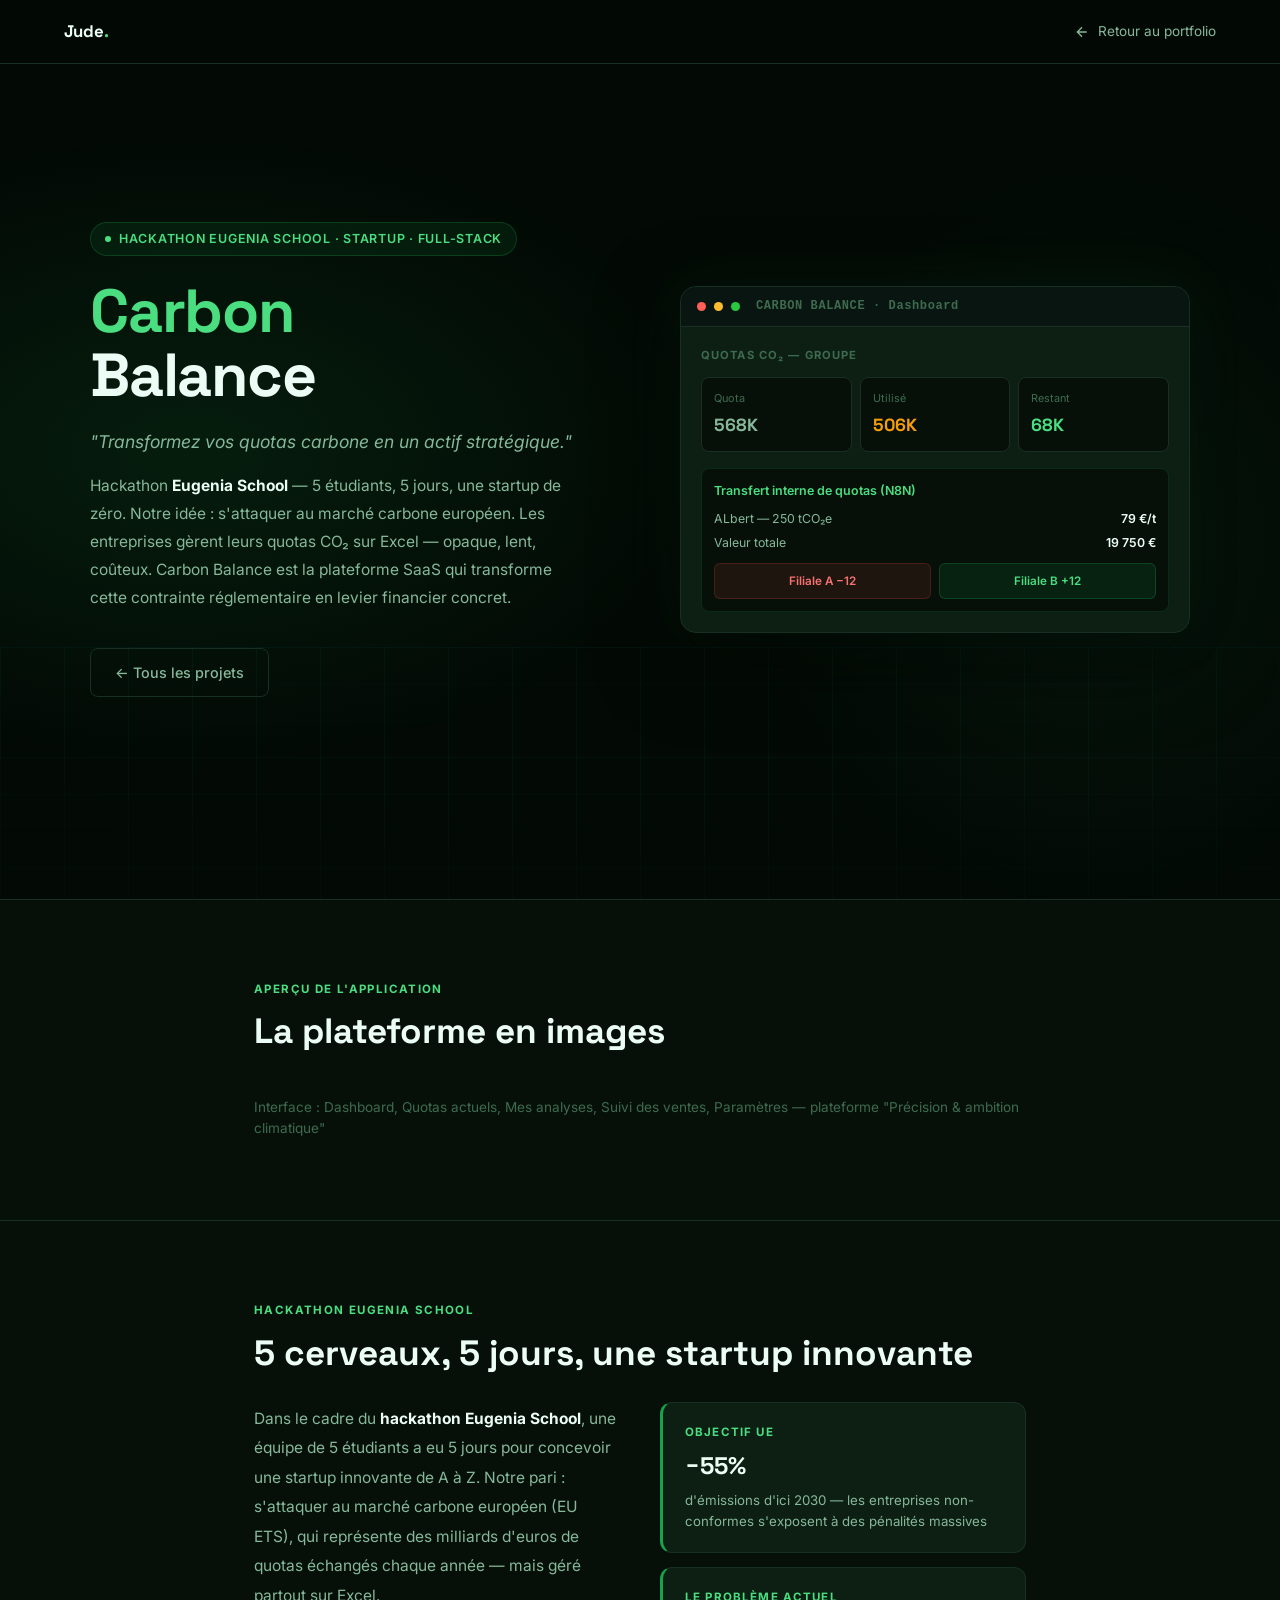
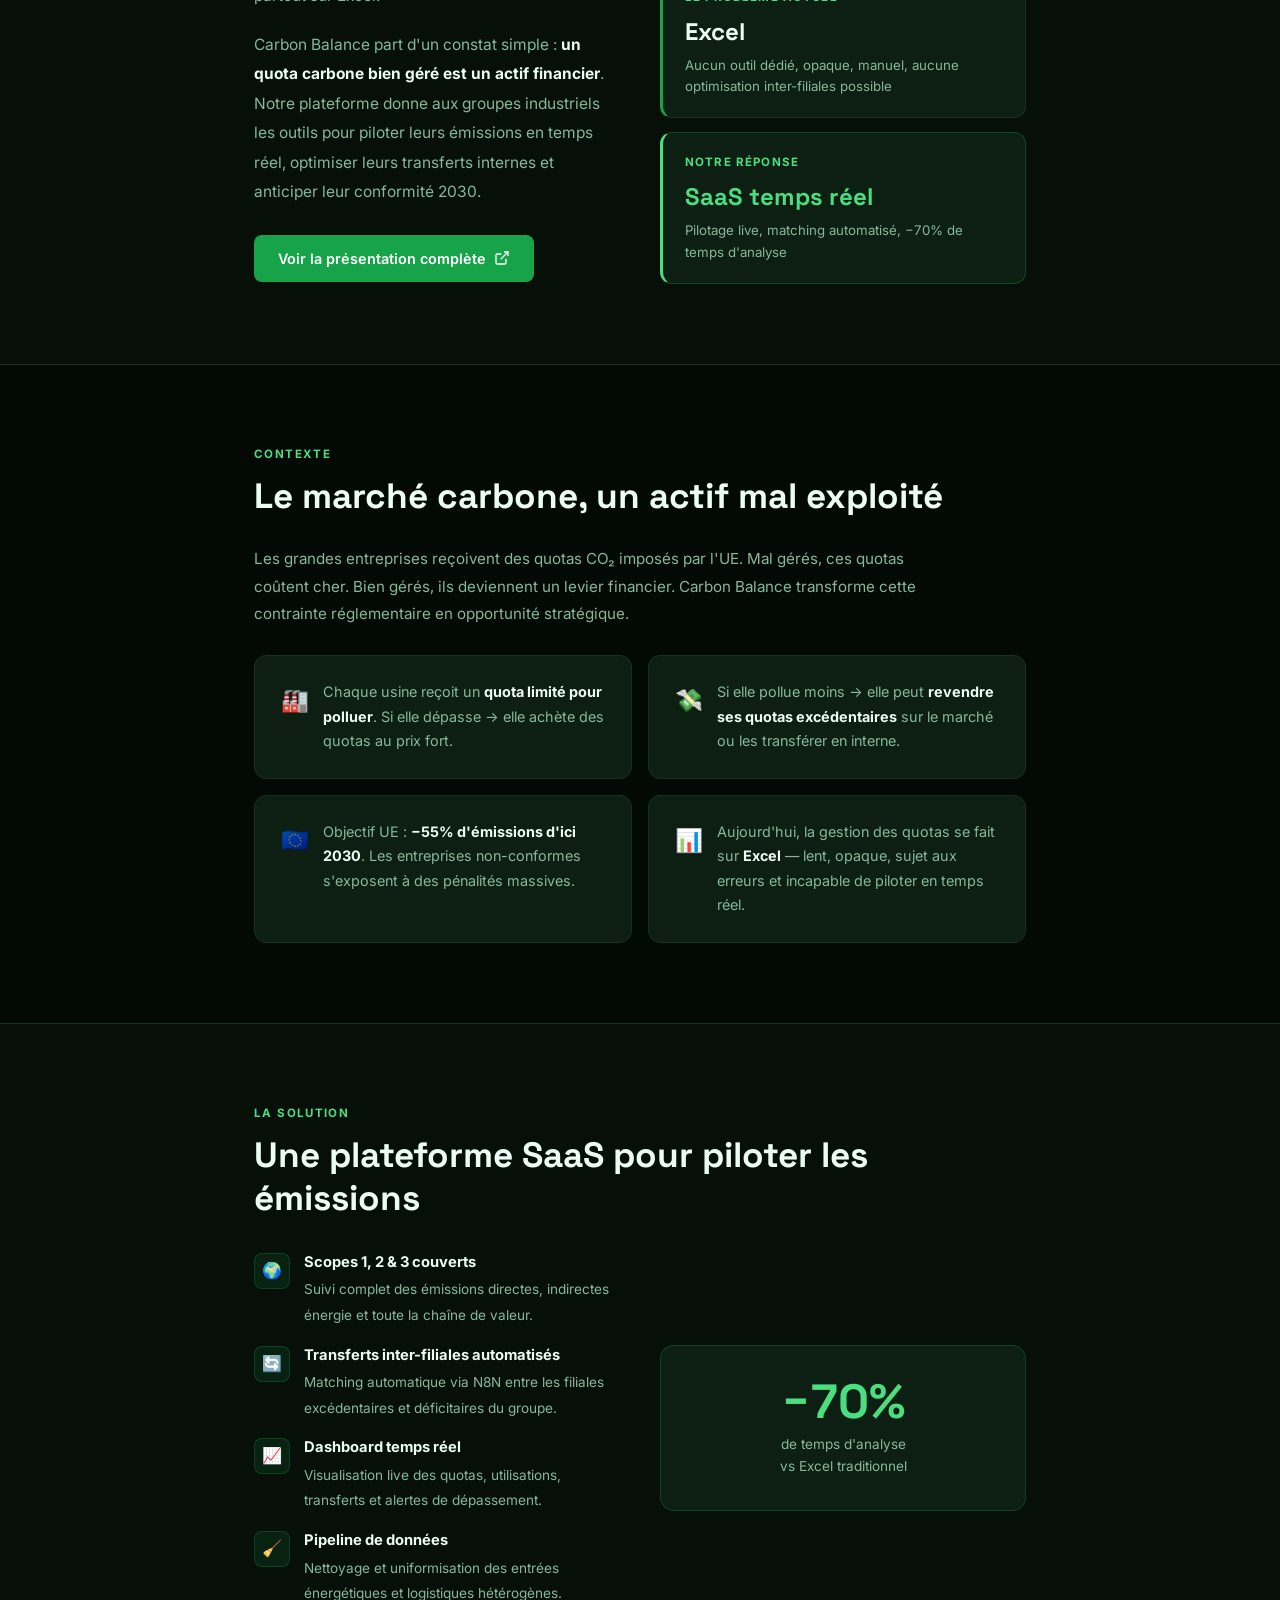
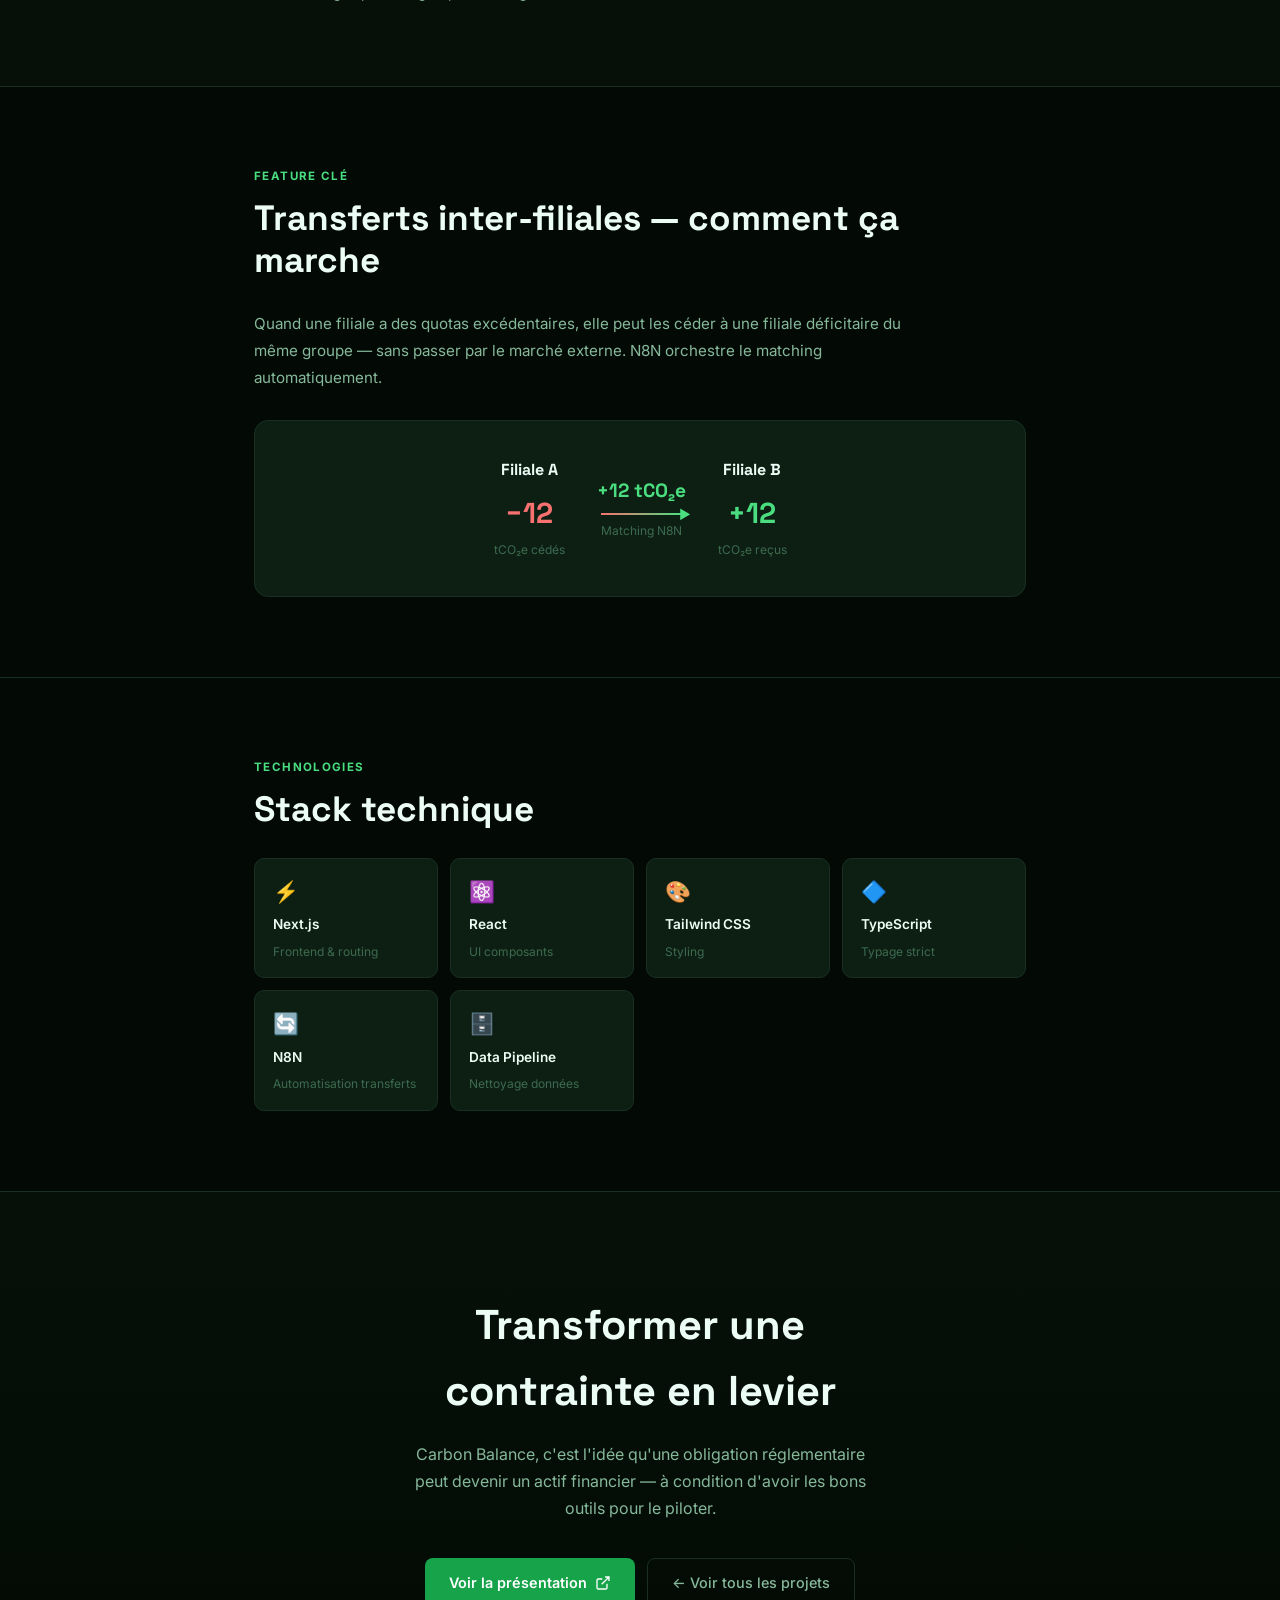
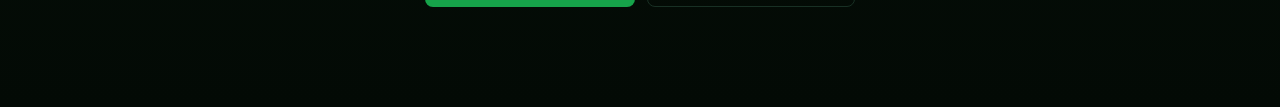
==== commit eed4ba4b: "Add animated grid background to all portfolio pages Co-Authored-By: Claude Sonnet 4.6 <noreply@anthr" ====
--- a/carbon-balance.html
+++ b/carbon-balance.html
@@ -332,9 +332,13 @@
       section { padding: 56px 0; }
       .stack-grid { grid-template-columns: repeat(2, 1fr); }
     }
-  </style>
+      .hero-grid-3d { position: fixed; inset: 0; overflow: hidden; pointer-events: none; z-index: 0; }
+    .hero-grid-3d-inner { position: absolute; width: 220%; height: 220%; top: 25%; left: -60%; background-image: linear-gradient(rgba(0,200,240,0.05) 1px, transparent 1px), linear-gradient(90deg, rgba(0,200,240,0.05) 1px, transparent 1px); background-size: 64px 64px; transform: rotateX(55deg); animation: grid-scroll 18s linear infinite; mask-image: radial-gradient(ellipse 80% 55% at 50% 0%, black 20%, transparent 75%); }
+    @keyframes grid-scroll { 0% { background-position: 0 0; } 100% { background-position: 0 64px; } }
+</style>
 </head>
 <body>
+<div class="hero-grid-3d"><div class="hero-grid-3d-inner"></div></div>
 
   <!-- NAV -->
   <nav>
